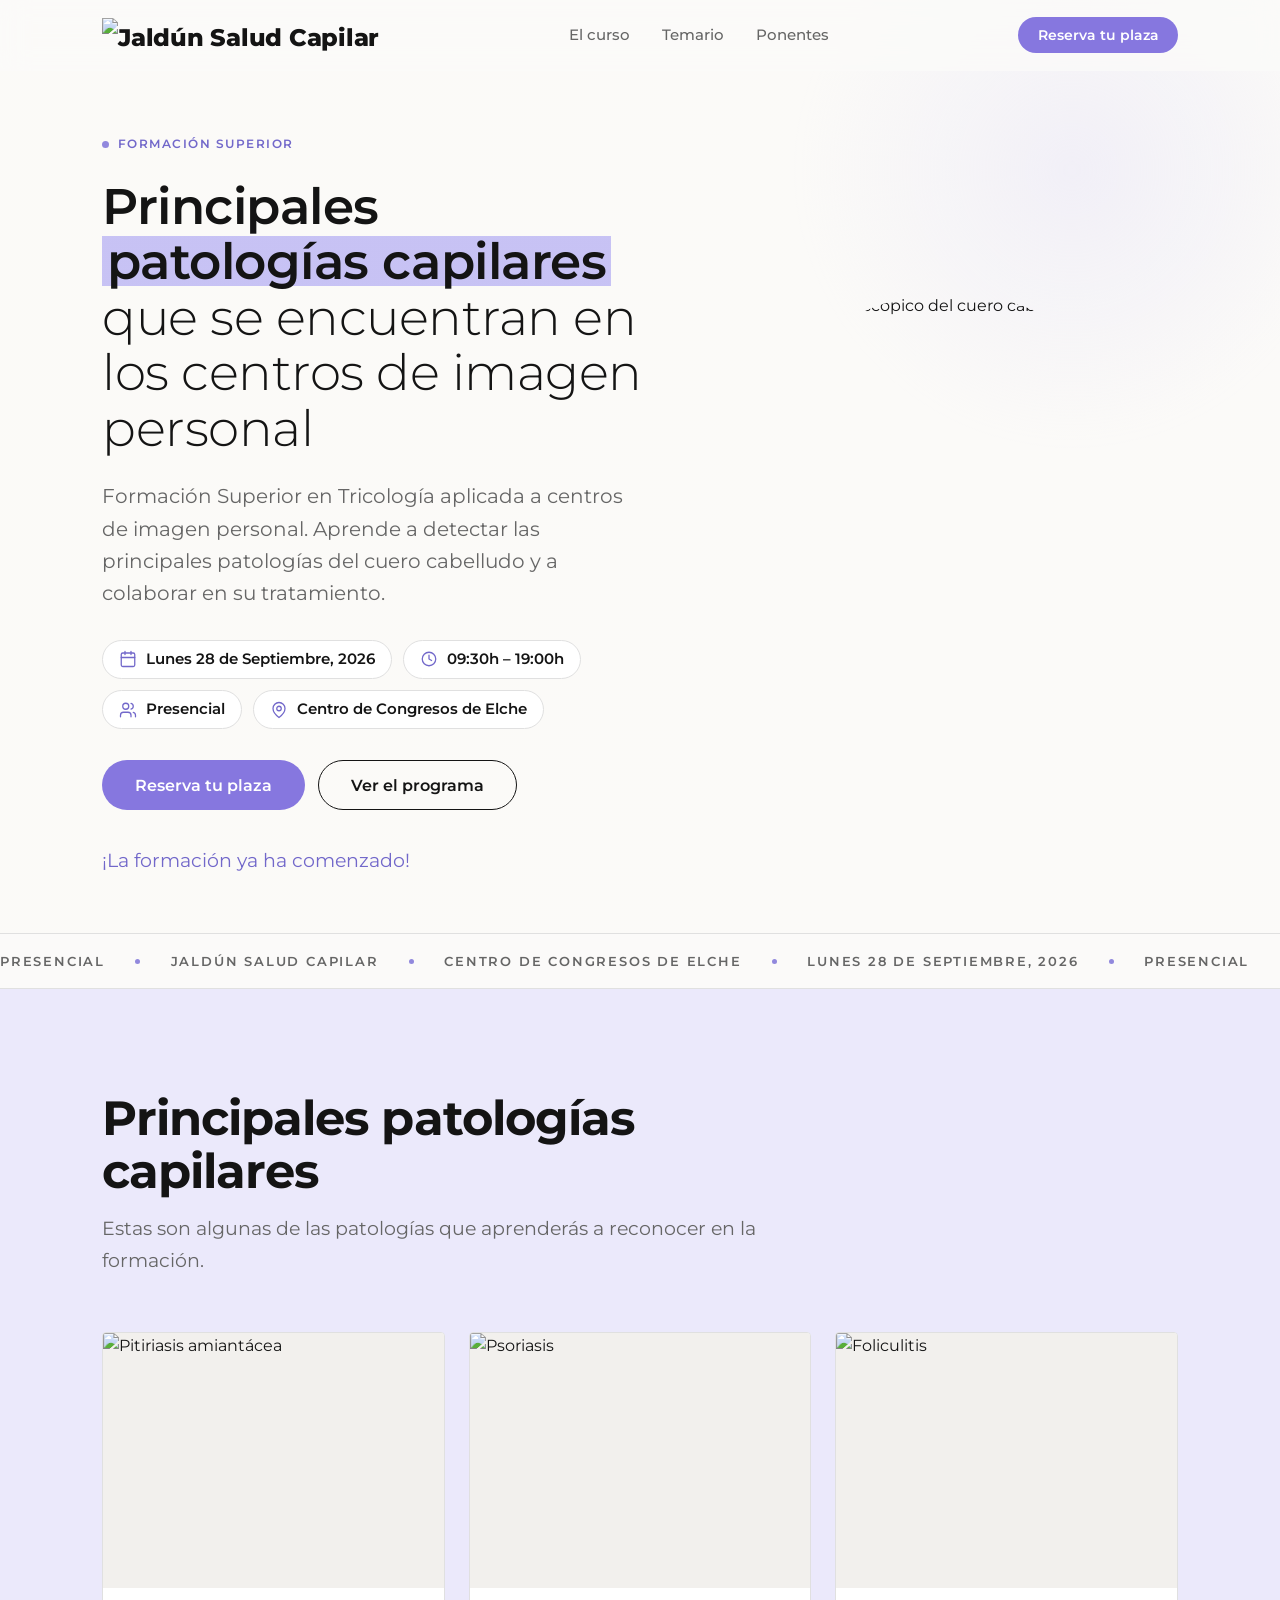
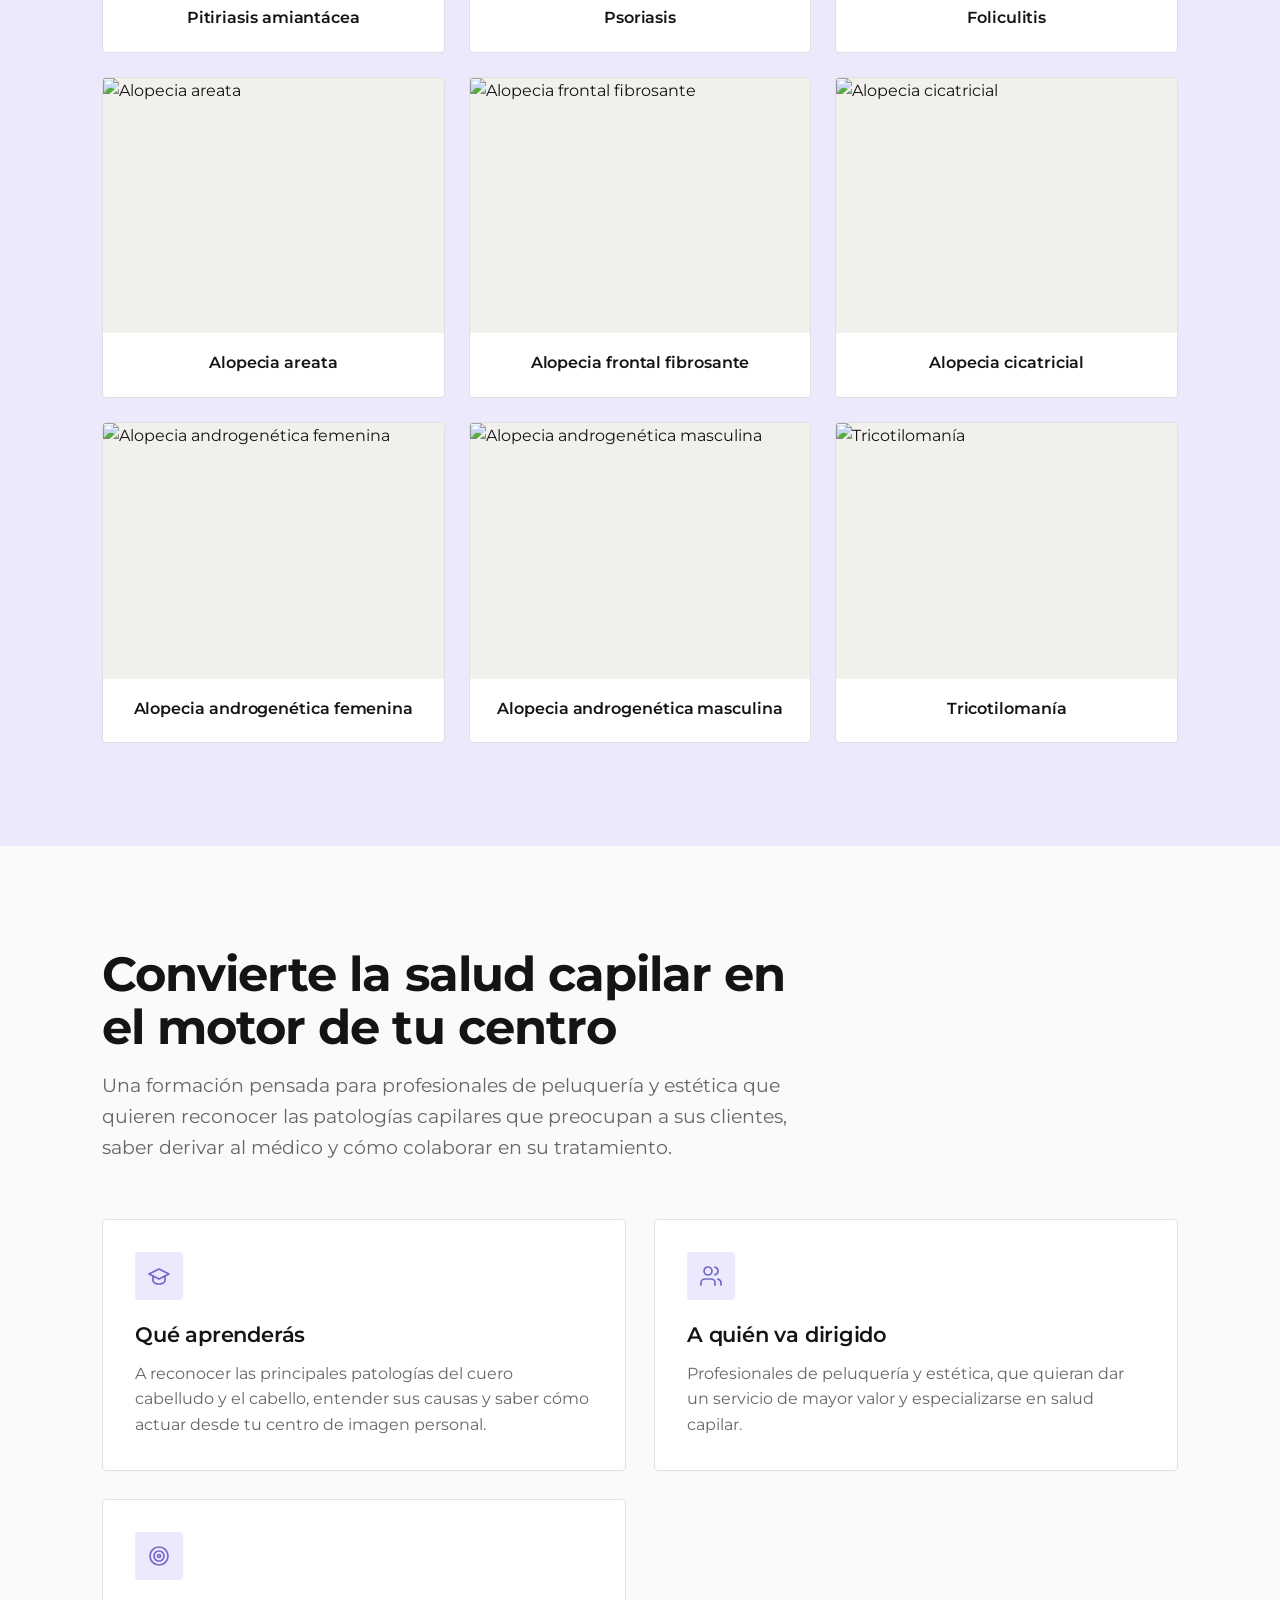
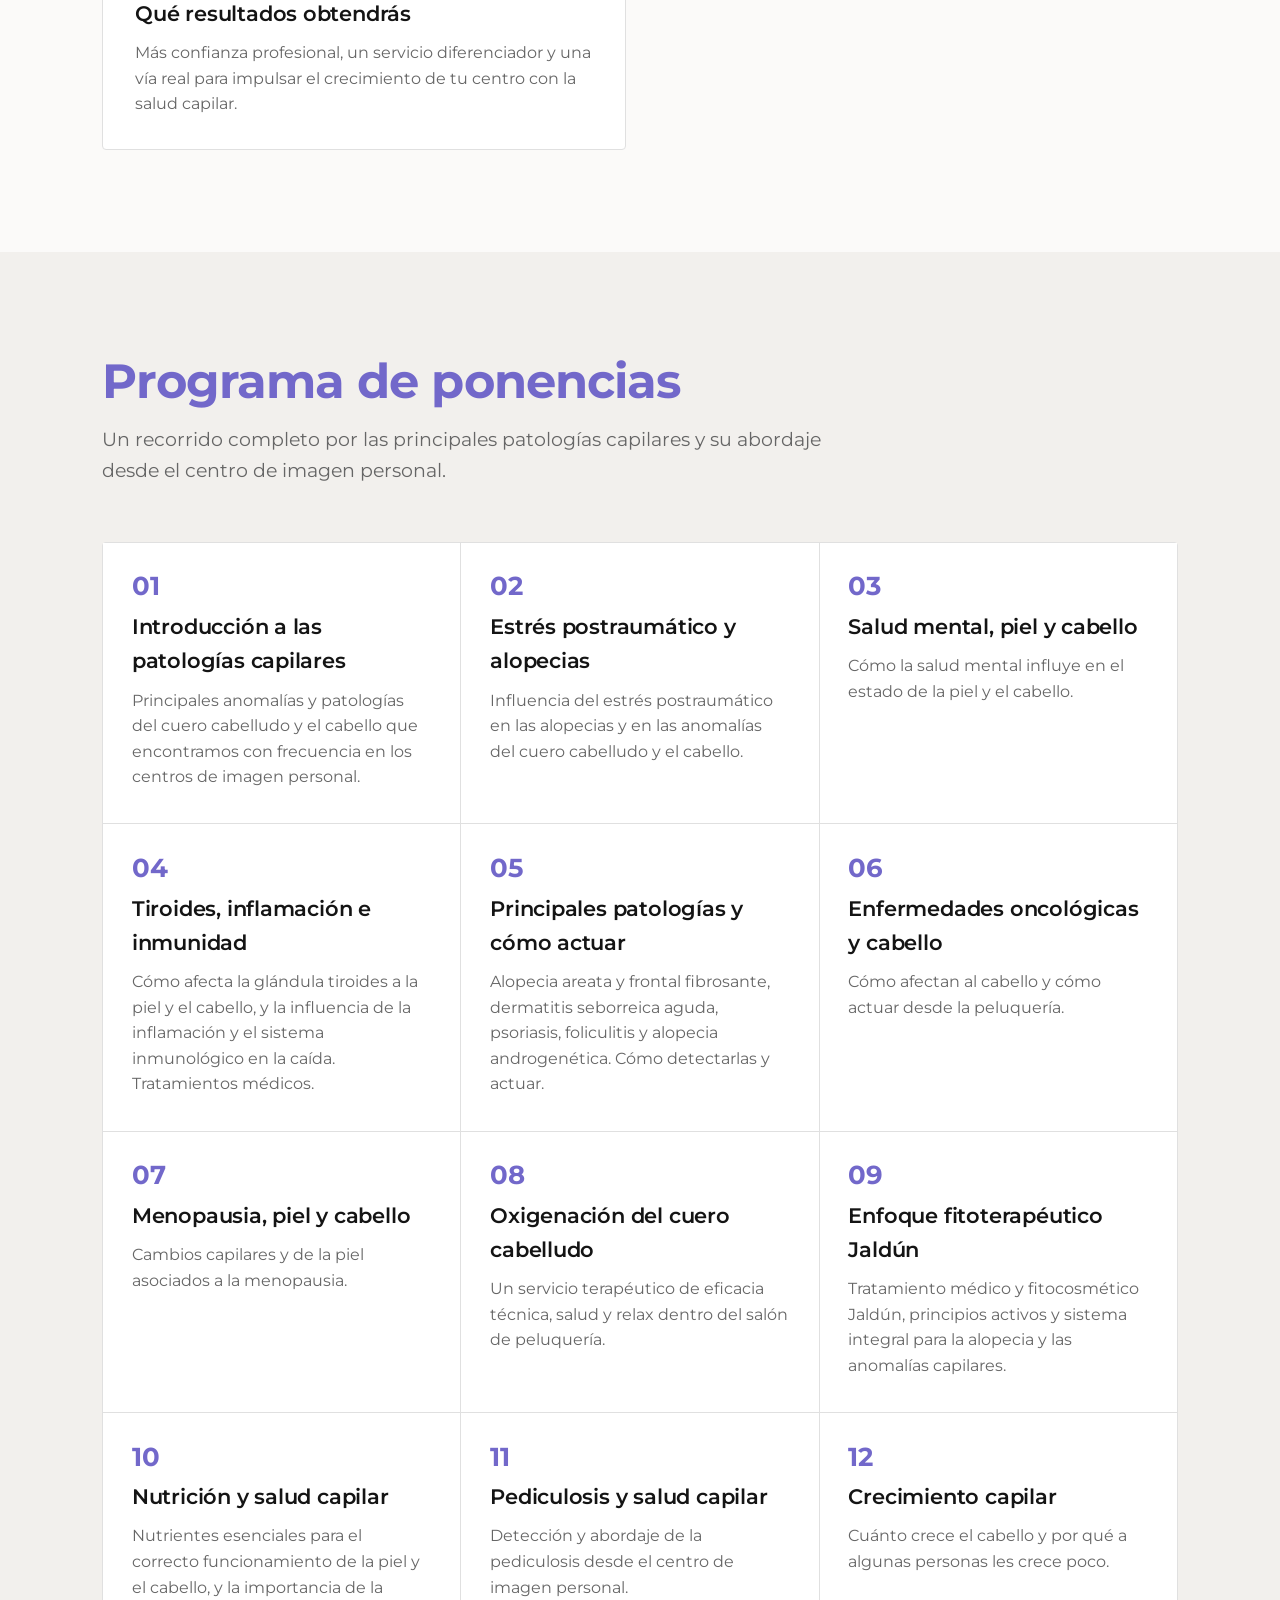
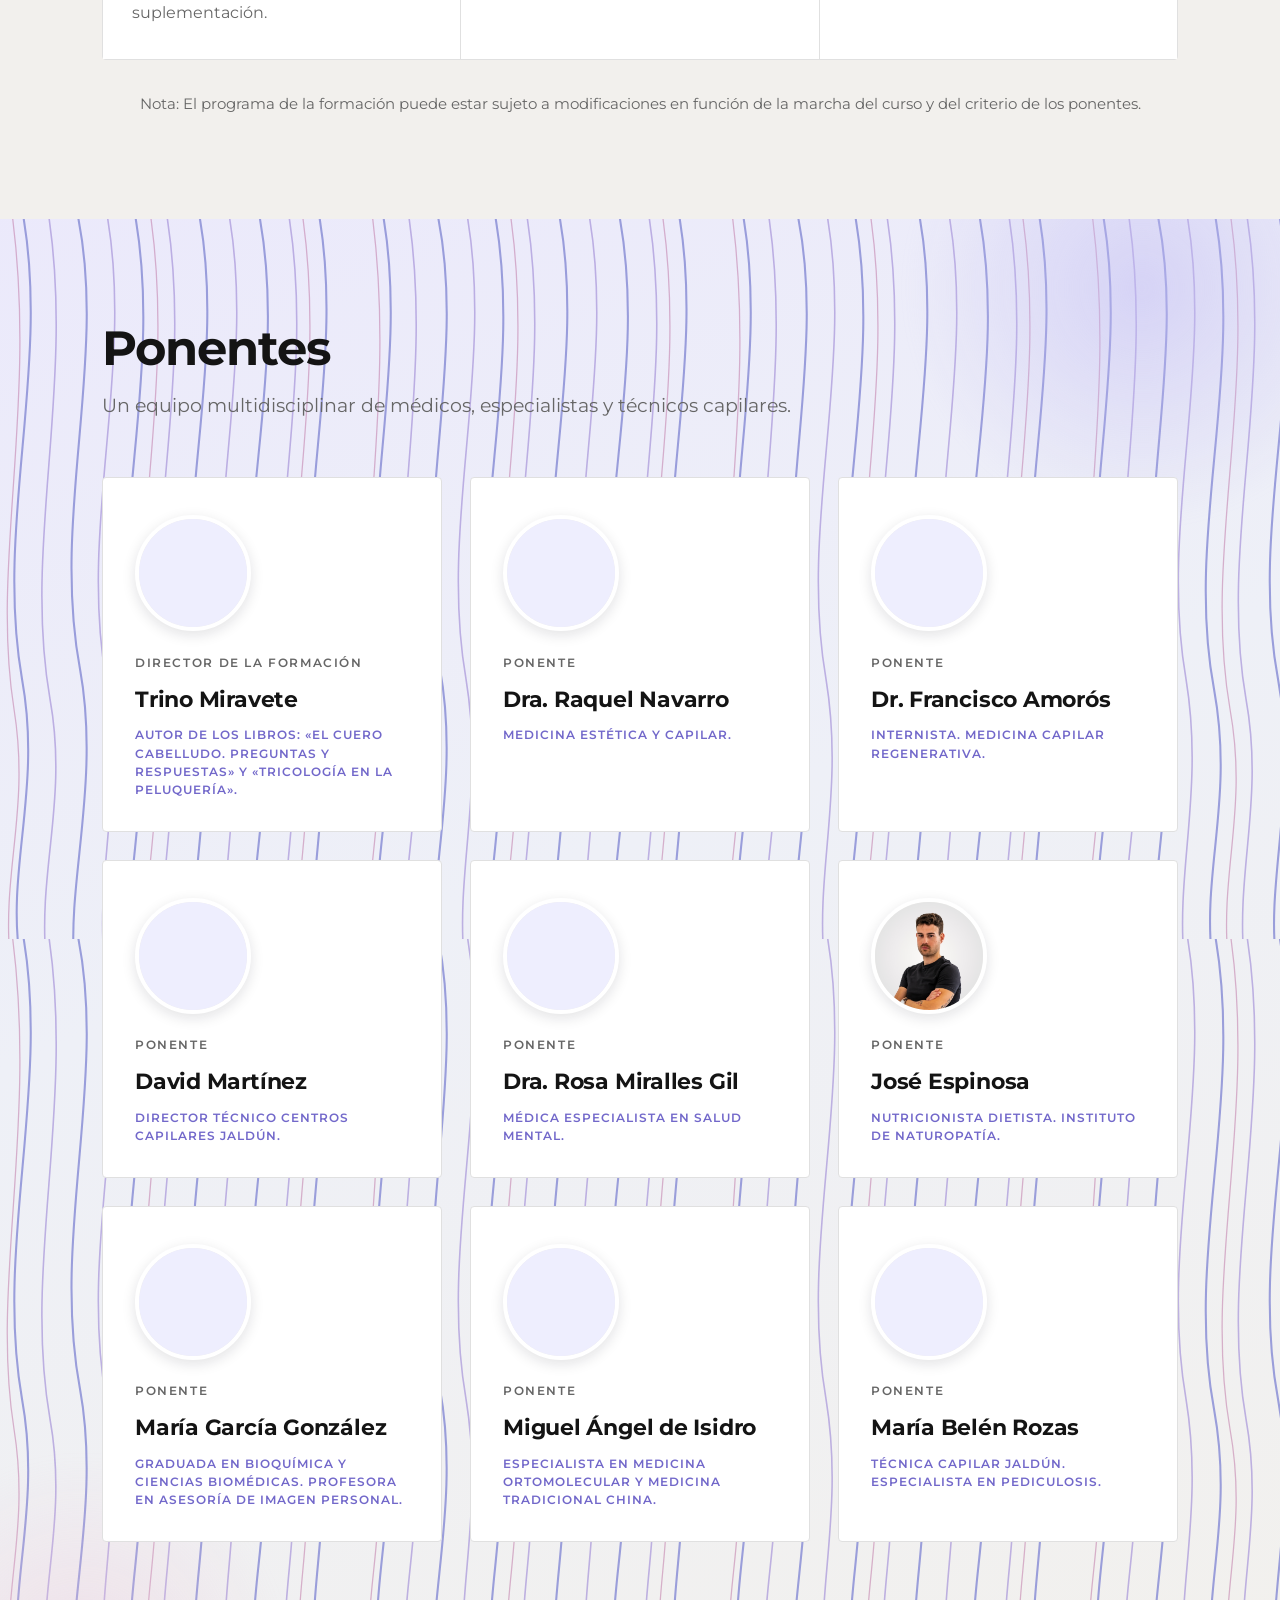
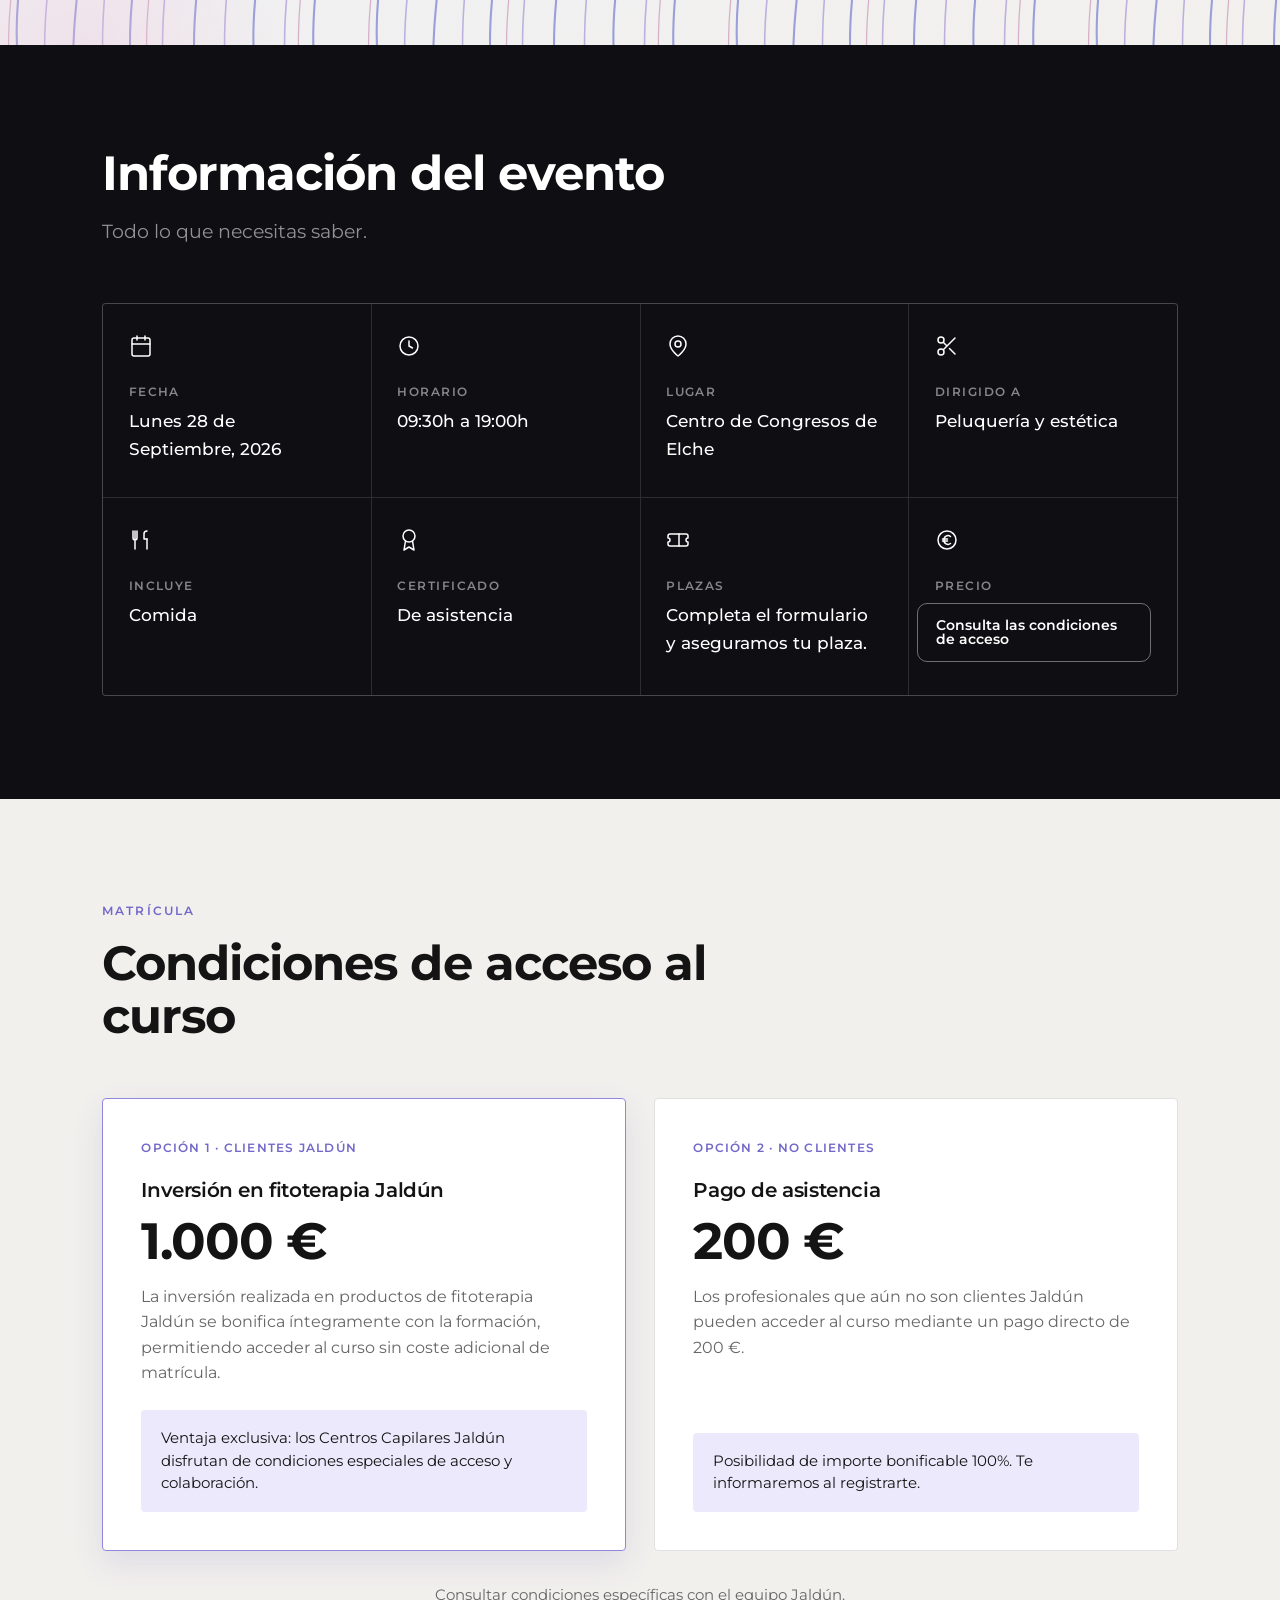
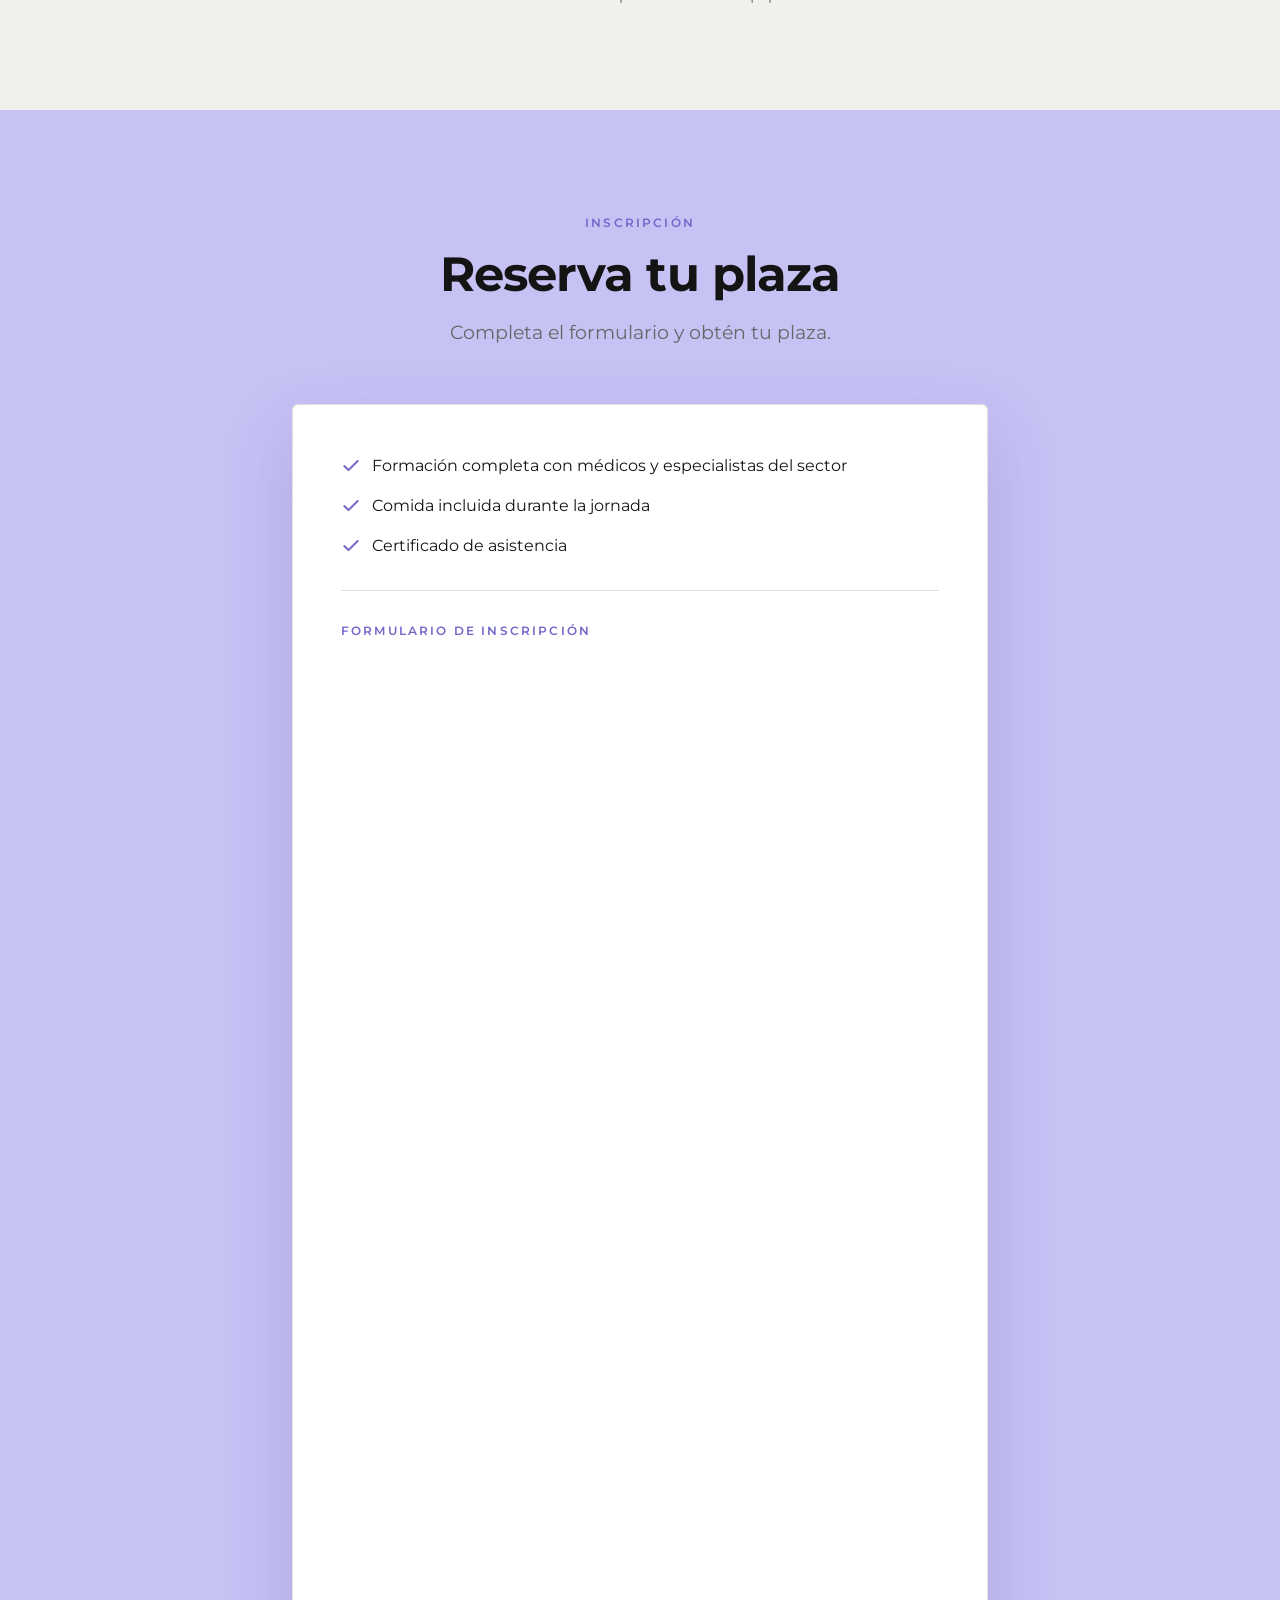
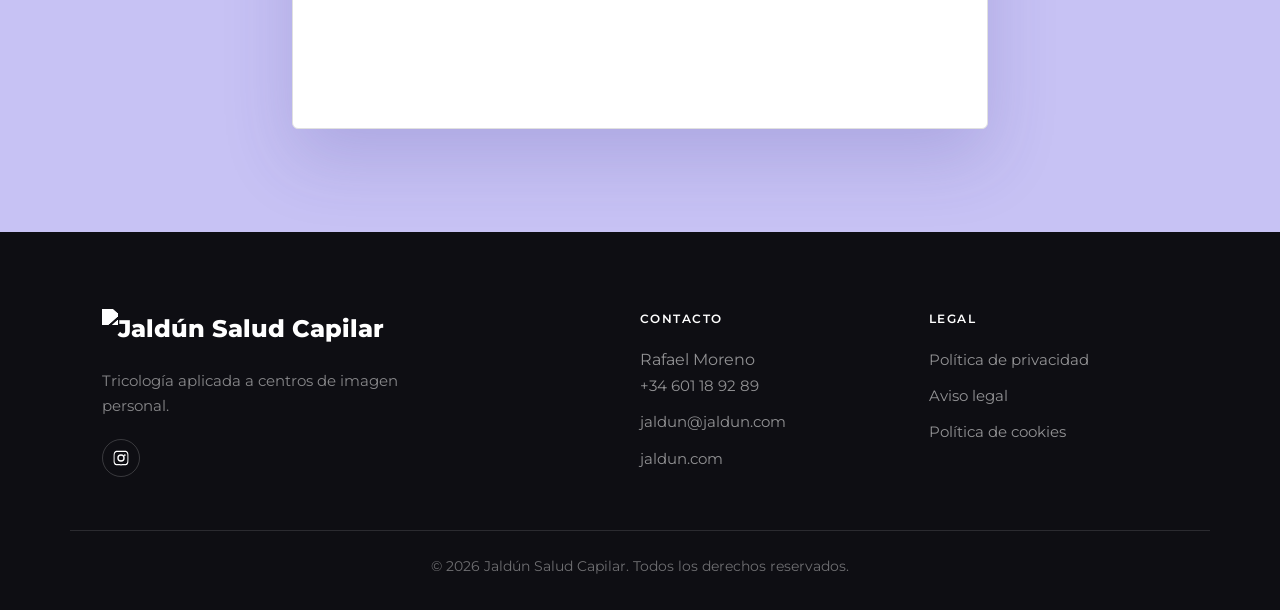
==== index.html @ 28c071a5 "Añade el Píxel de Meta y el evento Lead al enviar el formulario - Código oficial del pixel (fbq init" ====
<!DOCTYPE html>
<html lang="es">
<head>
  <meta charset="UTF-8" />
  <meta name="viewport" content="width=device-width, initial-scale=1.0" />

  <!-- Metadatos SEO (también se refrescan desde config.js, pero estos valores
       estáticos son los que leen WhatsApp/Facebook/Instagram al compartir). -->
  <title>Formación Superior en Tricología | Principales Patologías Capilares · Jaldún</title>
  <meta name="description" content="Formación presencial para profesionales de peluquería y estética: aprende a detectar las principales patologías capilares y a colaborar en su tratamiento. 28 de septiembre, Elche. Incluye comida y certificado." />

  <!-- Open Graph (al compartir en WhatsApp, Facebook, Instagram...) -->
  <meta property="og:type" content="website" />
  <meta property="og:title" content="Formación superior · Principales patologías capilares que se encuentran en los centros de imagen personal." />
  <meta property="og:description" content="Tricología aplicada a centros de imagen personal. 28 de septiembre de 2026, Elche. Incluye comida y certificado." />
  <meta property="og:image" content="assets/og-image.jpg" />
  <meta property="og:url" content="https://www.jaldun.com/formacion" />

  <!-- Twitter Cards -->
  <meta name="twitter:card" content="summary_large_image" />
  <meta name="twitter:title" content="Formación superior · Principales patologías capilares que se encuentran en los centros de imagen personal." />
  <meta name="twitter:description" content="Tricología aplicada a centros de imagen personal. 28 de septiembre de 2026, Elche." />
  <meta name="twitter:image" content="assets/og-image.jpg" />

  <!-- Favicon -->
  <link rel="icon" href="assets/favicon.svg" type="image/svg+xml" />

  <!-- Tipografía del programa: Montserrat -->
  <link rel="preconnect" href="https://fonts.googleapis.com" />
  <link rel="preconnect" href="https://fonts.gstatic.com" crossorigin />
  <link href="https://fonts.googleapis.com/css2?family=Montserrat:wght@400;500;600;700;800&display=swap" rel="stylesheet" />

  <!-- Estilos -->
  <link rel="stylesheet" href="css/styles.css" />

  <!-- Meta Pixel Code -->
  <script>
  !function(f,b,e,v,n,t,s)
  {if(f.fbq)return;n=f.fbq=function(){n.callMethod?
  n.callMethod.apply(n,arguments):n.queue.push(arguments)};
  if(!f._fbq)f._fbq=n;n.push=n;n.loaded=!0;n.version='2.0';
  n.queue=[];t=b.createElement(e);t.async=!0;
  t.src=v;s=b.getElementsByTagName(e)[0];
  s.parentNode.insertBefore(t,s)}(window, document,'script',
  'https://connect.facebook.net/en_US/fbevents.js');
  fbq('init', '324836267935139');
  fbq('track', 'PageView');
  </script>
  <noscript><img height="1" width="1" style="display:none"
  src="https://www.facebook.com/tr?id=324836267935139&ev=PageView&noscript=1"
  /></noscript>
  <!-- End Meta Pixel Code -->
</head>
<body>

  <!-- ===================== BARRA SUPERIOR ===================== -->
  <header class="navbar" id="navbar">
    <div class="container navbar__inner">
      <a href="#hero" class="navbar__logo" id="nav-logo">Jaldún</a>
      <nav class="navbar__links" id="nav-links">
        <a href="#sobre">El curso</a>
        <a href="#temario">Temario</a>
        <a href="#ponentes">Ponentes</a>
      </nav>
      <a href="#formulario" class="btn btn--primary btn--sm">Reserva tu plaza</a>
    </div>
  </header>

  <main>
    <!-- ===================== 1. HERO ===================== -->
    <section class="hero" id="hero">
      <video class="hero__bg" autoplay muted loop playsinline preload="auto" aria-hidden="true">
        <source src="assets/hero-bg.mp4" type="video/mp4" />
      </video>
      <div class="hero__bg-overlay" aria-hidden="true"></div>
      <div class="container hero__inner">
        <div class="hero__content reveal">
          <span class="hero__badge" id="hero-badge"></span>
          <h1 class="hero__title" id="hero-title"></h1>
          <p class="hero__subtitle" id="hero-subtitle"></p>
          <div class="hero__meta" id="hero-meta"></div>
          <div class="hero__actions">
            <a href="#formulario" class="btn btn--primary btn--lg" id="hero-cta"></a>
            <a href="#temario" class="btn btn--ghost btn--lg" id="hero-cta2"></a>
          </div>
          <div class="countdown" id="countdown" aria-label="Cuenta atrás para el evento"></div>
        </div>
        <div class="hero__media reveal">
          <div class="hero__image-wrap">
            <img id="hero-image" src="" alt="" loading="eager" />
          </div>
        </div>
      </div>
      <div class="hero__glow" aria-hidden="true"></div>
    </section>

    <!-- Franja de información (viñetas) -->
    <div class="ticker" id="ticker"></div>

    <!-- ===================== 1b. GALERÍA DE PATOLOGÍAS ===================== -->
    <section class="section section--alt" id="patologias">
      <div class="container">
        <div class="section__head reveal">
          <span class="eyebrow" id="patologias-eyebrow"></span>
          <h2 class="section__title" id="patologias-title"></h2>
          <p class="section__subtitle" id="patologias-subtitle"></p>
        </div>
        <div class="patho-grid" id="patologias-grid"></div>
      </div>
    </section>

    <!-- ===================== 2. SOBRE EL CURSO ===================== -->
    <section class="section" id="sobre">
      <div class="container">
        <div class="section__head reveal">
          <h2 class="section__title" id="sobre-title"></h2>
          <p class="section__subtitle" id="sobre-desc"></p>
        </div>
        <div class="grid grid--2" id="sobre-bloques"></div>
      </div>
    </section>

    <!-- ===================== 3. TEMARIO ===================== -->
    <section class="section section--alt" id="temario">
      <div class="container">
        <div class="section__head reveal">
          <span class="eyebrow" id="temario-eyebrow"></span>
          <h2 class="section__title" id="temario-title"></h2>
          <p class="section__subtitle" id="temario-subtitle"></p>
        </div>
        <div class="topics" id="temario-grid"></div>
        <p class="temario-nota" id="temario-nota"></p>
      </div>
    </section>

    <!-- ===================== 4. PONENTES ===================== -->
    <section class="section section--hairs" id="ponentes">
      <div class="container">
        <div class="section__head reveal">
          <h2 class="section__title" id="ponentes-title"></h2>
          <p class="section__subtitle" id="ponentes-subtitle"></p>
        </div>
        <div class="grid grid--speakers" id="ponentes-grid"></div>
      </div>
    </section>

    <!-- ===================== 5. INFO DEL EVENTO ===================== -->
    <section class="section section--dark" id="evento">
      <div class="container">
        <div class="section__head reveal">
          <h2 class="section__title" id="evento-title"></h2>
          <p class="section__subtitle" id="evento-subtitle"></p>
        </div>
        <div class="facts" id="evento-grid"></div>
      </div>
    </section>

    <!-- ===================== 6b. CONDICIONES DE ACCESO ===================== -->
    <section class="section section--alt" id="condiciones">
      <div class="container">
        <div class="section__head reveal">
          <span class="eyebrow" id="condiciones-eyebrow"></span>
          <h2 class="section__title" id="condiciones-title"></h2>
          <p class="section__subtitle" id="condiciones-subtitle"></p>
        </div>
        <div class="grid grid--2" id="condiciones-grid"></div>
        <p class="condiciones-nota" id="condiciones-nota"></p>
      </div>
    </section>

    <!-- ===================== 8. FORMULARIO ===================== -->
    <section class="section form-section" id="formulario">
      <div class="container container--narrow">
        <div class="section__head reveal">
          <span class="eyebrow" id="form-eyebrow"></span>
          <h2 class="section__title" id="form-title"></h2>
          <p class="section__subtitle" id="form-subtitle"></p>
        </div>
        <div class="form-card reveal">
          <span class="form-badge" id="form-badge"></span>
          <ul class="form-benefits" id="form-benefits"></ul>
          <div class="form-divider"></div>
          <span class="eyebrow form-embed-label" id="form-embed-label"></span>

          <!-- Formulario embebido (iframe). Se inyecta desde js/main.js
               usando los datos de config.js (sección "formulario"). -->
          <div id="form-embed"></div>
        </div>
      </div>
    </section>
  </main>

  <!-- ===================== 9. FOOTER ===================== -->
  <footer class="footer" id="footer">
    <div class="container footer__inner">
      <div class="footer__brand">
        <span class="footer__logo" id="footer-logo">Jaldún</span>
        <p id="footer-desc"></p>
        <div class="footer__social" id="footer-social"></div>
      </div>
      <div class="footer__col">
        <h4>Contacto</h4>
        <span id="footer-contacto"></span>
        <a id="footer-phone" href="#"></a>
        <a id="footer-email" href="#"></a>
        <a id="footer-web" href="#" target="_blank" rel="noopener"></a>
      </div>
      <div class="footer__col">
        <h4>Legal</h4>
        <div id="footer-links"></div>
      </div>
    </div>
    <div class="footer__bottom container">
      <span id="footer-copy"></span>
    </div>
  </footer>

  <!-- CTA flotante en móvil -->
  <a href="#formulario" class="floating-cta" id="floating-cta">Reserva tu plaza</a>

  <!-- Datos estructurados (Schema.org Event) — se rellenan desde JS -->
  <script type="application/ld+json" id="schema-event"></script>

  <!-- Scripts -->
  <script src="config.js"></script>
  <script src="js/main.js"></script>
</body>
</html>
---- css/styles.css ----
/* =========================================================================
   SISTEMA DE DISEÑO — LANDING JALDÚN
   Estética editorial inspirada en eventos.jaldun.com
   Titulares y texto: Montserrat (la del PDF del programa)
   Fondo cálido, tinta casi negra, acentos lavanda, esquinas rectas.
   El contenido se edita en config.js (no aquí).
   ========================================================================= */

/* ---------------------- 1. VARIABLES (tema) ---------------------- */
:root {
  /* Paleta extraída de eventos.jaldun.com */
  --paper:       hsl(40 20% 98%);   /* fondo cálido */
  --paper-2:     hsl(40 15% 94%);   /* gris cálido (secciones alternas) */
  --ink:         hsl(0 0% 8%);      /* texto casi negro */
  --muted:       hsl(0 0% 40%);     /* texto secundario */
  --card:        #ffffff;
  --hairline:    hsl(0 0% 88%);     /* líneas finas */
  --border:      hsl(0 0% 90%);

  --lavender:        hsl(246 70% 86%);
  --lavender-deep:   hsl(246 55% 70%);
  --lavender-deeper: hsl(246 48% 60%);
  --lavender-soft:   hsl(246 70% 95%);

  /* Tipografía del programa: Montserrat (titulares y texto) */
  --font-serif: "Montserrat", system-ui, -apple-system, "Segoe UI", Roboto, sans-serif;
  --font-sans:  "Montserrat", system-ui, -apple-system, "Segoe UI", Roboto, sans-serif;

  /* Radios (editorial: casi rectos) */
  --r:    4px;
  --r-lg: 6px;

  /* Layout */
  --maxw: 1140px;
  --gap: clamp(1rem, 2.5vw, 1.75rem);
}

/* ---------------------- 2. RESET ---------------------- */
*, *::before, *::after { box-sizing: border-box; margin: 0; padding: 0; }

html { scroll-behavior: smooth; scroll-padding-top: 90px; -webkit-text-size-adjust: 100%; }

body {
  font-family: var(--font-sans);
  color: var(--ink);
  background: var(--paper);
  line-height: 1.65;
  -webkit-font-smoothing: antialiased;
  text-rendering: optimizeLegibility;
  overflow-x: hidden;
}

img { max-width: 100%; display: block; }
a { color: inherit; text-decoration: none; }
ul { list-style: none; }
button { font-family: inherit; cursor: pointer; }

h1, h2, h3, .serif { font-family: var(--font-serif); font-weight: 700; letter-spacing: -0.02em; }

/* ---------------------- 3. LAYOUT ---------------------- */
.container { width: 100%; max-width: var(--maxw); margin: 0 auto; padding: 0 clamp(1.2rem, 4vw, 2rem); }
.container--narrow { max-width: 760px; }

.section { padding: clamp(4rem, 8vw, 6.5rem) 0; }
.section--alt { background: var(--paper-2); }

.section__head { max-width: 720px; margin: 0 0 clamp(2.5rem, 5vw, 3.5rem); }
.section__title {
  font-family: var(--font-serif); font-weight: 700;
  font-size: clamp(1.9rem, 4.5vw, 3rem); line-height: 1.1; letter-spacing: -0.02em;
}
#temario-title { color: var(--lavender-deeper); }
.section__subtitle {
  margin-top: 1rem; font-size: clamp(1.02rem, 2vw, 1.18rem);
  color: var(--muted); max-width: 60ch;
}

.grid { display: grid; gap: var(--gap); }
.grid--2 { grid-template-columns: repeat(2, 1fr); }
.grid--3 { grid-template-columns: repeat(3, 1fr); }
.grid--4 { grid-template-columns: repeat(4, 1fr); }
.grid--speakers { grid-template-columns: repeat(3, 1fr); }

/* Resalte lavanda (subrayado tipo rotulador) */
.hl {
  background: linear-gradient(transparent 8%, var(--lavender) 8% 92%, transparent 92%);
  color: inherit; padding: 0 .1em; border-radius: 2px;
  -webkit-box-decoration-break: clone; box-decoration-break: clone;
}

/* ---------------------- 4. BOTONES ---------------------- */
.btn {
  display: inline-flex; align-items: center; justify-content: center; gap: .5rem;
  font-family: var(--font-sans); font-weight: 600; font-size: .95rem; line-height: 1;
  padding: .85rem 1.6rem; border-radius: 999px; border: 1px solid transparent;
  transition: transform .18s ease, background .2s ease, box-shadow .2s ease, color .2s ease;
  white-space: nowrap;
}
.btn--primary { background: hsl(249 62% 67%); color: #fff; }
.btn--primary:hover { background: hsl(249 55% 59%); color: #fff; transform: translateY(-1px); }
.btn--primary:active { transform: translateY(0); }
.btn--ghost { background: transparent; border-color: var(--ink); color: var(--ink); }
.btn--ghost:hover { background: var(--ink); color: var(--paper); }
.btn--sm { padding: .6rem 1.15rem; font-size: .88rem; }
.btn--lg { padding: 1rem 2rem; font-size: 1.02rem; }
.btn--block { width: 100%; }

/* ---------------------- 5. NAVBAR ---------------------- */
.navbar {
  position: fixed; top: 0; left: 0; right: 0; z-index: 100;
  background: hsl(40 20% 98% / .82); backdrop-filter: saturate(180%) blur(14px);
  border-bottom: 1px solid transparent; transition: border-color .3s ease;
}
.navbar.scrolled { border-bottom-color: var(--hairline); }
.navbar__inner { display: flex; align-items: center; justify-content: space-between; height: 70px; gap: 1rem; }
.navbar__logo { font-family: var(--font-serif); font-weight: 800; font-size: 1.5rem; letter-spacing: -.01em; display: inline-flex; align-items: center; }
.navbar__logo img { height: 34px; width: auto; display: block; }
.navbar__links { display: flex; gap: 2rem; }
.navbar__links a { color: var(--muted); font-weight: 500; font-size: .92rem; transition: color .2s; }
.navbar__links a:hover { color: var(--ink); }

/* ---------------------- 6. HERO ---------------------- */
.hero { position: relative; padding: 130px 0 clamp(2rem, 5vw, 3.5rem); overflow: hidden; isolation: isolate; }
.hero__bg { position: absolute; inset: 0; width: 100%; height: 100%; object-fit: cover; z-index: 0; }
.hero__bg-overlay {
  position: absolute; inset: 0; z-index: 1;
  background: linear-gradient(95deg, rgba(251,250,247,.82) 0%, rgba(251,250,247,.60) 50%, rgba(251,250,247,.38) 100%);
}
.hero__inner { position: relative; z-index: 2; display: grid; grid-template-columns: 1.1fr .9fr; align-items: center; gap: clamp(2rem, 5vw, 4.5rem); }
.hero__badge {
  display: inline-flex; align-items: center; gap: .55rem;
  font-size: .78rem; font-weight: 600; letter-spacing: .12em; text-transform: uppercase;
  color: var(--lavender-deeper); margin-bottom: 1.5rem;
}
.hero__badge::before { content: ""; width: 7px; height: 7px; border-radius: 50%; background: var(--lavender-deep); }
.hero__title {
  font-family: var(--font-serif); font-weight: 600;
  font-size: clamp(1.9rem, 4.6vw, 3.1rem); line-height: 1.12; letter-spacing: -0.01em;
}
.hero__title-light { font-weight: 300; }
.hero__subtitle { margin-top: 1.5rem; font-size: clamp(1.05rem, 2.2vw, 1.22rem); color: var(--muted); max-width: 540px; }
.hero__meta { display: flex; flex-wrap: wrap; gap: .7rem; margin: 1.9rem 0; max-width: 560px; }
.hero__meta-item {
  display: inline-flex; align-items: center; gap: .55rem;
  padding: .6rem 1rem; border: 1px solid var(--hairline); border-radius: 999px;
  background: var(--card);
}
.hero__meta-icon { display: inline-flex; color: var(--lavender-deeper); }
.hero__meta-icon svg { width: 18px; height: 18px; }
.hero__meta-value { font-size: .92rem; font-weight: 600; color: var(--ink); line-height: 1; white-space: nowrap; }
.hero__actions { display: flex; flex-wrap: wrap; align-items: center; gap: .8rem; margin-top: .5rem; }

@media (max-width: 600px) {
  .hero__meta { gap: .6rem; }
  .hero__meta-item { flex: 1 1 auto; }
}

.hero__media { position: relative; display: flex; justify-content: center; }
.hero__image-wrap {
  position: relative; width: 100%; max-width: 420px; aspect-ratio: 1 / 1;
  border-radius: 50%; overflow: hidden; background: transparent;
}
.hero__image-wrap img { width: 100%; height: 100%; object-fit: cover; }
/* Respaldo para navegadores sin soporte de aspect-ratio (ej. iOS Safari antiguo):
   sin esto el contenedor colapsa a altura 0 y la imagen no se ve. */
@supports not (aspect-ratio: 1 / 1) {
  .hero__image-wrap { height: 0; padding-bottom: 100%; }
  .hero__image-wrap img { position: absolute; inset: 0; }
}
.hero__glow {
  position: absolute; top: -15%; right: -8%; width: 50vw; height: 50vw; max-width: 620px; max-height: 620px;
  background: radial-gradient(circle, hsl(246 70% 86% / .35), transparent 62%);
  z-index: -1; filter: blur(10px);
}

/* Cuenta atrás */
.countdown { display: flex; gap: clamp(.8rem, 2vw, 1.6rem); margin-top: 2.2rem; flex-wrap: wrap; }
.cd { display: flex; flex-direction: column; align-items: flex-start; min-width: 56px; }
.cd__num {
  font-family: var(--font-serif); font-weight: 700; font-variant-numeric: tabular-nums;
  font-size: clamp(1.8rem, 4vw, 2.6rem); line-height: 1; color: var(--ink);
}
.cd__lbl { font-size: .72rem; text-transform: uppercase; letter-spacing: .14em; color: var(--muted); margin-top: .45rem; }
.cd--done { font-family: var(--font-serif); font-size: 1.2rem; color: var(--lavender-deeper); }

/* ---------------------- 7. FRANJA (ticker) ---------------------- */
.ticker { border-top: 1px solid var(--hairline); border-bottom: 1px solid var(--hairline); background: var(--paper); overflow: hidden; }
.ticker__track {
  display: flex; align-items: center; width: max-content;
  animation: ticker-scroll 80s linear infinite;
}
.ticker:hover .ticker__track { animation-play-state: paused; }
@keyframes ticker-scroll {
  from { transform: translateX(0); }
  to   { transform: translateX(-50%); }
}
.ticker__item {
  display: inline-flex; align-items: center; white-space: nowrap; padding: 1.05rem 0;
  font-size: .8rem; font-weight: 600; letter-spacing: .14em; text-transform: uppercase; color: var(--muted);
}
.ticker__item::after {
  content: ""; width: 5px; height: 5px; border-radius: 50%; background: var(--lavender-deep);
  margin: 0 1.9rem; flex: 0 0 auto;
}

/* ---------------------- 8. TARJETAS ---------------------- */
.card {
  background: var(--card); border: 1px solid var(--hairline); border-radius: var(--r);
  padding: clamp(1.4rem, 3vw, 2rem);
  transition: transform .22s ease, box-shadow .22s ease, border-color .22s ease;
}
.grid .card:hover { transform: translateY(-6px); border-color: var(--lavender-deep); background: var(--lavender-soft); box-shadow: 0 18px 38px hsl(246 42% 45% / .16); }
.card__icon {
  font-size: 1.5rem; line-height: 1; margin-bottom: 1.1rem; color: var(--lavender-deeper);
  width: 48px; height: 48px; display: inline-flex; align-items: center; justify-content: center;
  background: var(--lavender-soft); border-radius: var(--r);
}
.card__icon svg { width: 24px; height: 24px; }
.card__title { font-family: var(--font-serif); font-weight: 600; font-size: 1.3rem; margin-bottom: .55rem; letter-spacing: -.01em; }
.card__text { color: var(--muted); font-size: .97rem; }

/* Galería de patologías (foto + título) */
#patologias.section--alt { background: var(--lavender-soft); }
.patho-grid { display: grid; grid-template-columns: repeat(3, 1fr); gap: 1.5rem; }
.patho-card {
  background: var(--card); border: 1px solid var(--hairline); border-radius: var(--r);
  overflow: hidden; transition: transform .22s ease, box-shadow .22s ease, border-color .22s ease;
}
.patho-card:hover { transform: translateY(-6px); border-color: var(--lavender-deep); box-shadow: 0 18px 38px hsl(246 42% 45% / .16); }
.patho-card__img { width: 100%; aspect-ratio: 4 / 3; object-fit: cover; display: block; background: var(--paper-2); }
.patho-card__title {
  padding: 1rem 1.2rem 1.3rem; text-align: center;
  font-family: var(--font-serif); font-weight: 600; font-size: 1.02rem; letter-spacing: -.005em;
}
@media (max-width: 860px) { .patho-grid { grid-template-columns: repeat(2, 1fr); } }
@media (max-width: 540px) { .patho-grid { grid-template-columns: 1fr; } }

/* Etiqueta (eyebrow) sobre los títulos de sección */
.eyebrow {
  display: block; font-size: .75rem; font-weight: 600; letter-spacing: .18em;
  text-transform: uppercase; color: var(--lavender-deeper); margin-bottom: 1rem;
}

/* Temario — rejilla integrada con divisores finos y sombreado al pasar el ratón */
.topics {
  display: grid; grid-template-columns: repeat(3, 1fr);
  gap: 1px; background: var(--hairline);
  border: 1px solid var(--hairline); border-radius: var(--r);
}
.topics .topic {
  background: var(--card); padding: 1.9rem 1.8rem 2.1rem; position: relative;
  transition: background .25s ease, transform .25s ease, box-shadow .25s ease;
}
.topics .topic:hover {
  background: var(--lavender-soft); transform: translateY(-6px);
  box-shadow: 0 18px 38px hsl(246 42% 45% / .18); z-index: 2; border-radius: var(--r);
}
@media (max-width: 860px) { .topics { grid-template-columns: repeat(2, 1fr); } }
@media (max-width: 540px) { .topics { grid-template-columns: 1fr; } }

.topic__num {
  font-family: var(--font-serif); font-size: 1.6rem; font-weight: 700; color: var(--lavender-deeper);
  display: block; margin-bottom: .7rem; line-height: 1;
}

/* Evento (datos) */
.fact { text-align: left; }
.fact__icon {
  font-size: 1.3rem; margin-bottom: .8rem; width: 44px; height: 44px; color: var(--lavender-deeper);
  display: inline-flex; align-items: center; justify-content: center;
  background: var(--lavender-soft); border-radius: var(--r);
}
.fact__icon svg { width: 22px; height: 22px; }
.fact__label { font-size: .76rem; text-transform: uppercase; letter-spacing: .1em; color: var(--muted); font-weight: 600; }
.fact__value { font-size: 1.05rem; font-weight: 600; margin-top: .2rem; font-family: var(--font-serif); }

/* --- Sección oscura integrada (estilo eventos.jaldun.com · detalles del evento) --- */
.section--dark { background: #0e0e13; color: #fff; }
.section--dark .section__title { color: #fff; }
.section--dark .section__subtitle { color: rgba(255,255,255,.55); }

.facts {
  display: grid; grid-template-columns: repeat(4, 1fr);
  gap: 1px; background: rgba(255,255,255,.13);
  border: 1px solid rgba(255,255,255,.13); border-radius: var(--r); overflow: hidden;
}
.facts .fact { background: #0e0e13; padding: 1.9rem 1.6rem 2.1rem; text-align: left; }
.facts .fact__icon {
  width: auto; height: auto; background: none; border-radius: 0;
  color: #fff; margin-bottom: 1.5rem; font-size: 1.3rem;
}
.facts .fact__icon svg { width: 24px; height: 24px; stroke-width: 1.5; }
.facts .fact__label { color: rgba(255,255,255,.5); letter-spacing: .12em; }
.facts .fact__value { color: #fff; font-weight: 500; margin-top: .35rem; }
.btn--ghost-light { background: transparent; border-color: rgba(255,255,255,.4); color: #fff; margin-top: .4rem; }
.btn--ghost-light:hover { background: #fff; color: #0e0e13; border-color: #fff; }
.fact__cta { display: flex; width: calc(100% + 1.1rem); white-space: normal; text-align: left; justify-content: flex-start; border-radius: 10px; padding: .9rem 1.1rem; margin-left: -1.1rem; }

@media (max-width: 860px) { .facts { grid-template-columns: repeat(2, 1fr); } }
@media (max-width: 460px) { .facts { grid-template-columns: 1fr; } }

/* ---------------------- 9. PONENTES ---------------------- */
/* Fondo con hebras de cabello + degradado y luces suaves, para contrastar con las tarjetas */
.section--hairs {
  position: relative; overflow: hidden;
  background-color: #eef0f7;
  background-image: url(../assets/hairs.svg), linear-gradient(160deg, var(--lavender-soft) 0%, #eef0f7 45%, var(--paper-2) 100%);
  background-repeat: repeat, no-repeat;
  background-size: 360px 720px, 100% 100%;
}
.section--hairs::before, .section--hairs::after {
  content: ""; position: absolute; z-index: 0; pointer-events: none; border-radius: 50%; filter: blur(6px);
}
.section--hairs::before {
  top: -12%; right: -8%; width: 42vw; height: 42vw; max-width: 480px; max-height: 480px;
  background: radial-gradient(circle, hsl(246 70% 84% / .5), transparent 70%);
}
.section--hairs::after {
  bottom: -16%; left: -10%; width: 38vw; height: 38vw; max-width: 420px; max-height: 420px;
  background: radial-gradient(circle, hsl(328 55% 85% / .35), transparent 70%);
}
.section--hairs > .container { position: relative; z-index: 1; }

.speaker {
  text-align: left; background: #fff;
  border: 1px solid var(--hairline); border-radius: var(--r);
  padding: 2.3rem 2rem 2rem;
  transition: background .25s ease, border-color .25s ease, box-shadow .25s ease, transform .25s ease;
}
.grid--speakers .speaker:hover {
  background: var(--lavender-soft); border-color: var(--lavender-deep);
  box-shadow: 0 18px 38px hsl(246 45% 45% / .16); transform: translateY(-6px);
}
.speaker__photo {
  width: 116px; height: 116px; border-radius: 50%; object-fit: cover; object-position: center 22%;
  margin: 0 0 1.4rem; border: 4px solid #fff; box-shadow: 0 4px 14px rgba(16,18,30,.12);
  background: var(--paper-2);
}
.speaker__eyebrow {
  font-size: .72rem; font-weight: 600; letter-spacing: .14em; text-transform: uppercase;
  color: var(--muted); margin-bottom: .5rem;
}
.speaker__name { font-family: var(--font-serif); font-weight: 700; font-size: 1.4rem; letter-spacing: -.01em; }
.speaker__bio {
  color: var(--lavender-deeper); font-weight: 600; font-size: .78rem;
  letter-spacing: .08em; text-transform: uppercase; margin-top: .55rem; line-height: 1.45;
}
.speaker__social { display: flex; gap: .6rem; }
.speaker__social a {
  width: 34px; height: 34px; border-radius: 50%; border: 1px solid var(--hairline);
  display: inline-flex; align-items: center; justify-content: center; color: var(--ink);
  transition: all .2s;
}
.speaker__social a:hover { background: var(--lavender-deep); color: #fff; border-color: var(--lavender-deep); }
.speaker__social svg { width: 16px; height: 16px; }

/* ---------------------- 10. ACORDEÓN (FAQ) ---------------------- */
/* --- Condiciones de acceso (precios) --- */
.price-card {
  background: var(--card); border: 1px solid var(--hairline); border-radius: var(--r);
  padding: clamp(1.8rem, 3vw, 2.5rem); display: flex; flex-direction: column;
  transition: transform .25s ease, box-shadow .25s ease, border-color .25s ease;
}
.price-card:hover { transform: translateY(-5px); box-shadow: 0 18px 38px hsl(246 42% 45% / .14); }
.price-card--featured { border-color: var(--lavender-deep); box-shadow: 0 12px 32px hsl(246 45% 45% / .12); }
.price-card__opt { font-size: .76rem; font-weight: 600; letter-spacing: .1em; text-transform: uppercase; color: var(--lavender-deeper); margin-bottom: 1rem; }
.price-card__title { font-family: var(--font-serif); font-weight: 600; font-size: 1.25rem; color: var(--ink); }
.price-card__amount { font-family: var(--font-serif); font-weight: 700; font-size: clamp(2.4rem, 5vw, 3.2rem); color: var(--ink); margin: .5rem 0 1.1rem; letter-spacing: -.02em; line-height: 1; }
.price-card__desc { color: var(--muted); font-size: .97rem; }
.price-card__desc { margin-bottom: 1.5rem; }
.price-card__highlight {
  margin-top: auto; background: var(--lavender-soft); border-radius: var(--r);
  padding: 1.05rem 1.2rem; color: var(--ink); font-size: .92rem; line-height: 1.55;
}
.condiciones-nota { text-align: center; color: var(--muted); font-size: .92rem; margin-top: 2rem; }
.temario-nota { text-align: center; color: var(--muted); font-size: .92rem; margin-top: 2rem; }

.accordion { display: flex; flex-direction: column; border-top: 1px solid var(--hairline); }
.acc-item { border-bottom: 1px solid var(--hairline); }
.acc-head {
  width: 100%; text-align: left; background: none; border: none;
  display: flex; align-items: center; justify-content: space-between; gap: 1rem;
  padding: 1.4rem .2rem; font-family: var(--font-serif); font-size: 1.18rem; font-weight: 600; color: var(--ink);
}
.acc-icon { flex: 0 0 auto; width: 22px; height: 22px; position: relative; }
.acc-icon::before, .acc-icon::after { content: ""; position: absolute; background: var(--lavender-deeper); border-radius: 2px; }
.acc-icon::before { top: 50%; left: 2px; right: 2px; height: 2px; transform: translateY(-50%); }
.acc-icon::after  { left: 50%; top: 2px; bottom: 2px; width: 2px; transform: translateX(-50%); transition: opacity .3s; }
.acc-item.open .acc-icon::after { opacity: 0; }
.acc-body { max-height: 0; overflow: hidden; transition: max-height .35s ease; }
.acc-body p { padding: 0 .2rem 1.4rem; color: var(--muted); max-width: 65ch; }

/* ---------------------- 11. FORMULARIO ---------------------- */
.form-section { background: var(--lavender); }
.form-section .section__head { text-align: center; margin-left: auto; margin-right: auto; }
.form-card {
  background: var(--card); border: 1px solid var(--hairline); border-radius: var(--r-lg);
  padding: clamp(1.8rem, 4vw, 3rem);
  box-shadow: 0 30px 70px hsl(246 50% 38% / .18);
}
.form-badge {
  display: inline-block; background: var(--lavender); color: var(--ink);
  font-size: .72rem; font-weight: 600; letter-spacing: .14em; text-transform: uppercase;
  padding: .45rem 1rem; border-radius: 999px; margin-bottom: 1.5rem;
}
.form-benefits { list-style: none; margin: 0; display: flex; flex-direction: column; gap: .85rem; }
.form-benefits li { display: flex; align-items: flex-start; gap: .7rem; color: var(--ink); font-size: 1rem; }
.form-benefits li svg { width: 20px; height: 20px; color: var(--lavender-deeper); flex: 0 0 auto; margin-top: .15rem; }
.form-divider { height: 1px; background: var(--hairline); margin: 1.9rem 0; }
.form-embed-label { display: block; margin-bottom: 1.2rem; }
/* Contenedor del formulario embebido (iframe GoHighLevel).
   El script de GHL intenta poner el iframe en position:absolute con un ancho en
   píxeles (lo que lo hacía "sangrar" fuera de la tarjeta). Forzándolo a
   position:static queda SIEMPRE en el flujo normal: ni se sale, ni colapsa la
   caja, ni se recorta por abajo. max-width:100% lo limita al ancho de la tarjeta
   y margin:0 auto lo centra. */
#form-embed { width: 100%; max-width: 100%; border-radius: var(--r); text-align: center; }
#form-embed iframe {
  position: static !important;
  width: 100% !important; max-width: 100% !important; min-width: 0 !important;
  /* El script de GHL a veces fija el iframe a 500/800px y mete el formulario
     (≈998px desktop / ≈1074px móvil) dentro con scroll interno (malo para CRO).
     Forzamos con !important una altura que SIEMPRE supere la del formulario:
     así no hay scroll interno. El sobrante es el iframe transparente mostrando
     la tarjeta blanca (parece padding). El script no usa !important, así que ganamos. */
  height: 1020px !important; min-height: 1020px !important; max-height: none !important;
  border: 0; display: block; margin: 0 auto;
}
@media (max-width: 560px) {
  #form-embed iframe { height: 1100px !important; min-height: 1100px !important; }
}

/* ---------------------- 12. FOOTER (claro, editorial) ---------------------- */
.footer { background: #0e0e13; color: rgba(255,255,255,.55); padding: clamp(3.5rem, 6vw, 5rem) 0 2rem; }
.footer__inner { display: grid; grid-template-columns: 2fr 1fr 1fr; gap: 2.5rem; }
.footer__logo { font-family: var(--font-serif); font-size: 1.5rem; font-weight: 800; color: #fff; display: block; margin-bottom: 1.1rem; }
.footer__logo img { height: 42px; width: auto; filter: brightness(0) invert(1); }
.footer__brand p { max-width: 340px; font-size: .95rem; color: rgba(255,255,255,.5); }
.footer__social { display: flex; gap: .6rem; margin-top: 1.3rem; }
.footer__social a {
  width: 38px; height: 38px; border-radius: 50%; border: 1px solid rgba(255,255,255,.18);
  display: inline-flex; align-items: center; justify-content: center; color: #fff; transition: all .2s;
}
.footer__social a:hover { background: var(--lavender-deep); color: var(--ink); border-color: var(--lavender-deep); transform: translateY(-2px); }
.footer__social svg { width: 18px; height: 18px; }
.footer__col h4 { color: #fff; font-family: var(--font-sans); font-weight: 600; font-size: .78rem; letter-spacing: .12em; text-transform: uppercase; margin-bottom: 1.1rem; }
.footer__col a { display: block; color: rgba(255,255,255,.55); font-size: .95rem; margin-bottom: .7rem; transition: color .2s; }
.footer__col a:hover { color: #fff; }
.footer__bottom { margin-top: 3rem; padding-top: 1.5rem; border-top: 1px solid rgba(255,255,255,.12); font-size: .86rem; color: rgba(255,255,255,.4); text-align: center; }

/* ---------------------- 13. CTA FLOTANTE (móvil) ---------------------- */
.floating-cta {
  position: fixed; left: 1rem; right: 1rem; bottom: 1rem; z-index: 90;
  display: none; text-align: center; padding: 1rem; border-radius: 999px;
  background: hsl(249 62% 67%); color: #fff; font-weight: 700;
  box-shadow: 0 10px 30px hsl(246 40% 50% / .3);
}

/* ---------------------- 14. ANIMACIONES ---------------------- */
.reveal { opacity: 0; transform: translateY(20px); transition: opacity .7s ease, transform .7s ease; }
.reveal.in { opacity: 1; transform: none; }

@media (prefers-reduced-motion: reduce) {
  html { scroll-behavior: auto; }
  .reveal { opacity: 1; transform: none; transition: none; }
  * { animation: none !important; }
}

/* ---------------------- 15. RESPONSIVE ---------------------- */
@media (max-width: 980px) {
  .hero__inner { grid-template-columns: 1fr; }
  .hero__media { order: -1; max-width: 360px; margin: 0 auto; }
  .grid--3, .grid--speakers { grid-template-columns: repeat(2, 1fr); }
  .grid--4 { grid-template-columns: repeat(2, 1fr); }
  .footer__inner { grid-template-columns: 1fr 1fr; }
  .footer__brand { grid-column: 1 / -1; }
}

@media (max-width: 720px) {
  .navbar__links { display: none; }
  .navbar .btn { display: none; }
  .grid--2, .grid--3, .grid--speakers { grid-template-columns: 1fr; }
  .floating-cta { display: block; }
  body { padding-bottom: 80px; }
}

@media (max-width: 440px) {
  .grid--4 { grid-template-columns: 1fr 1fr; }
}
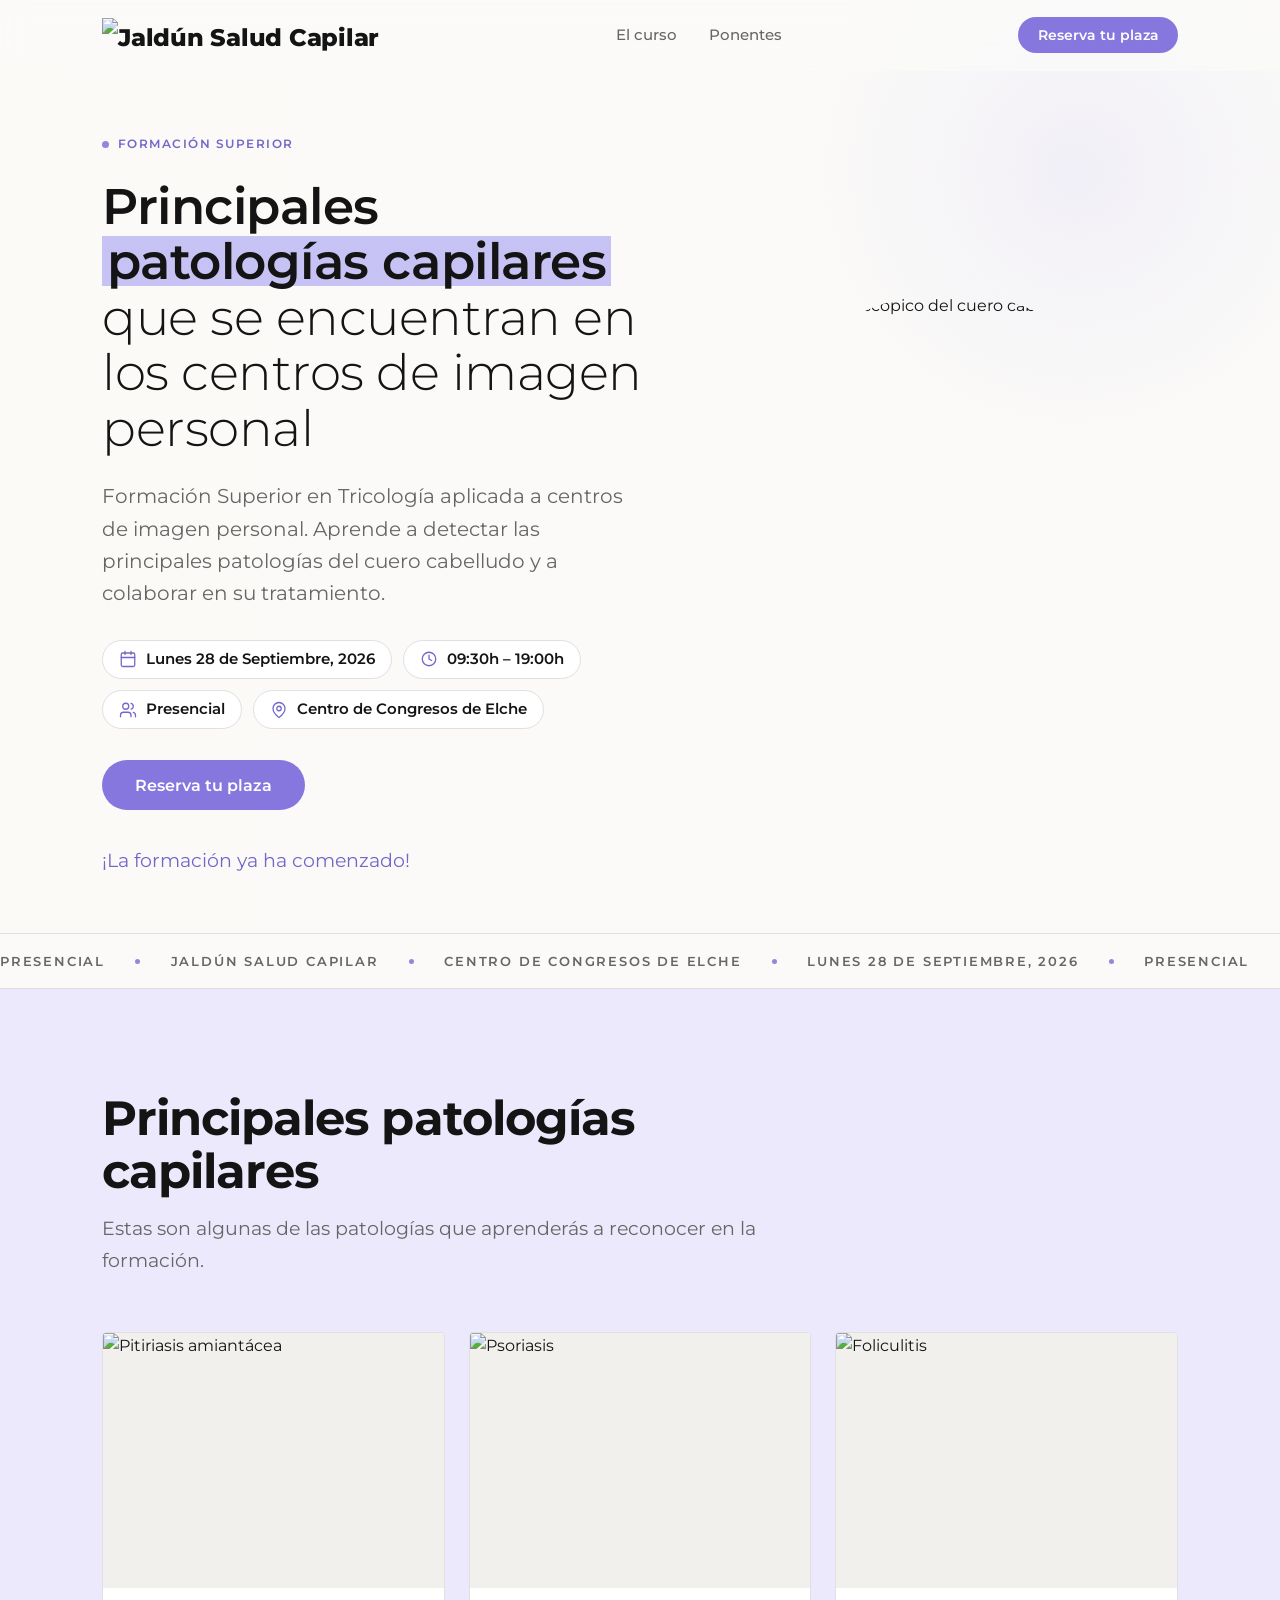
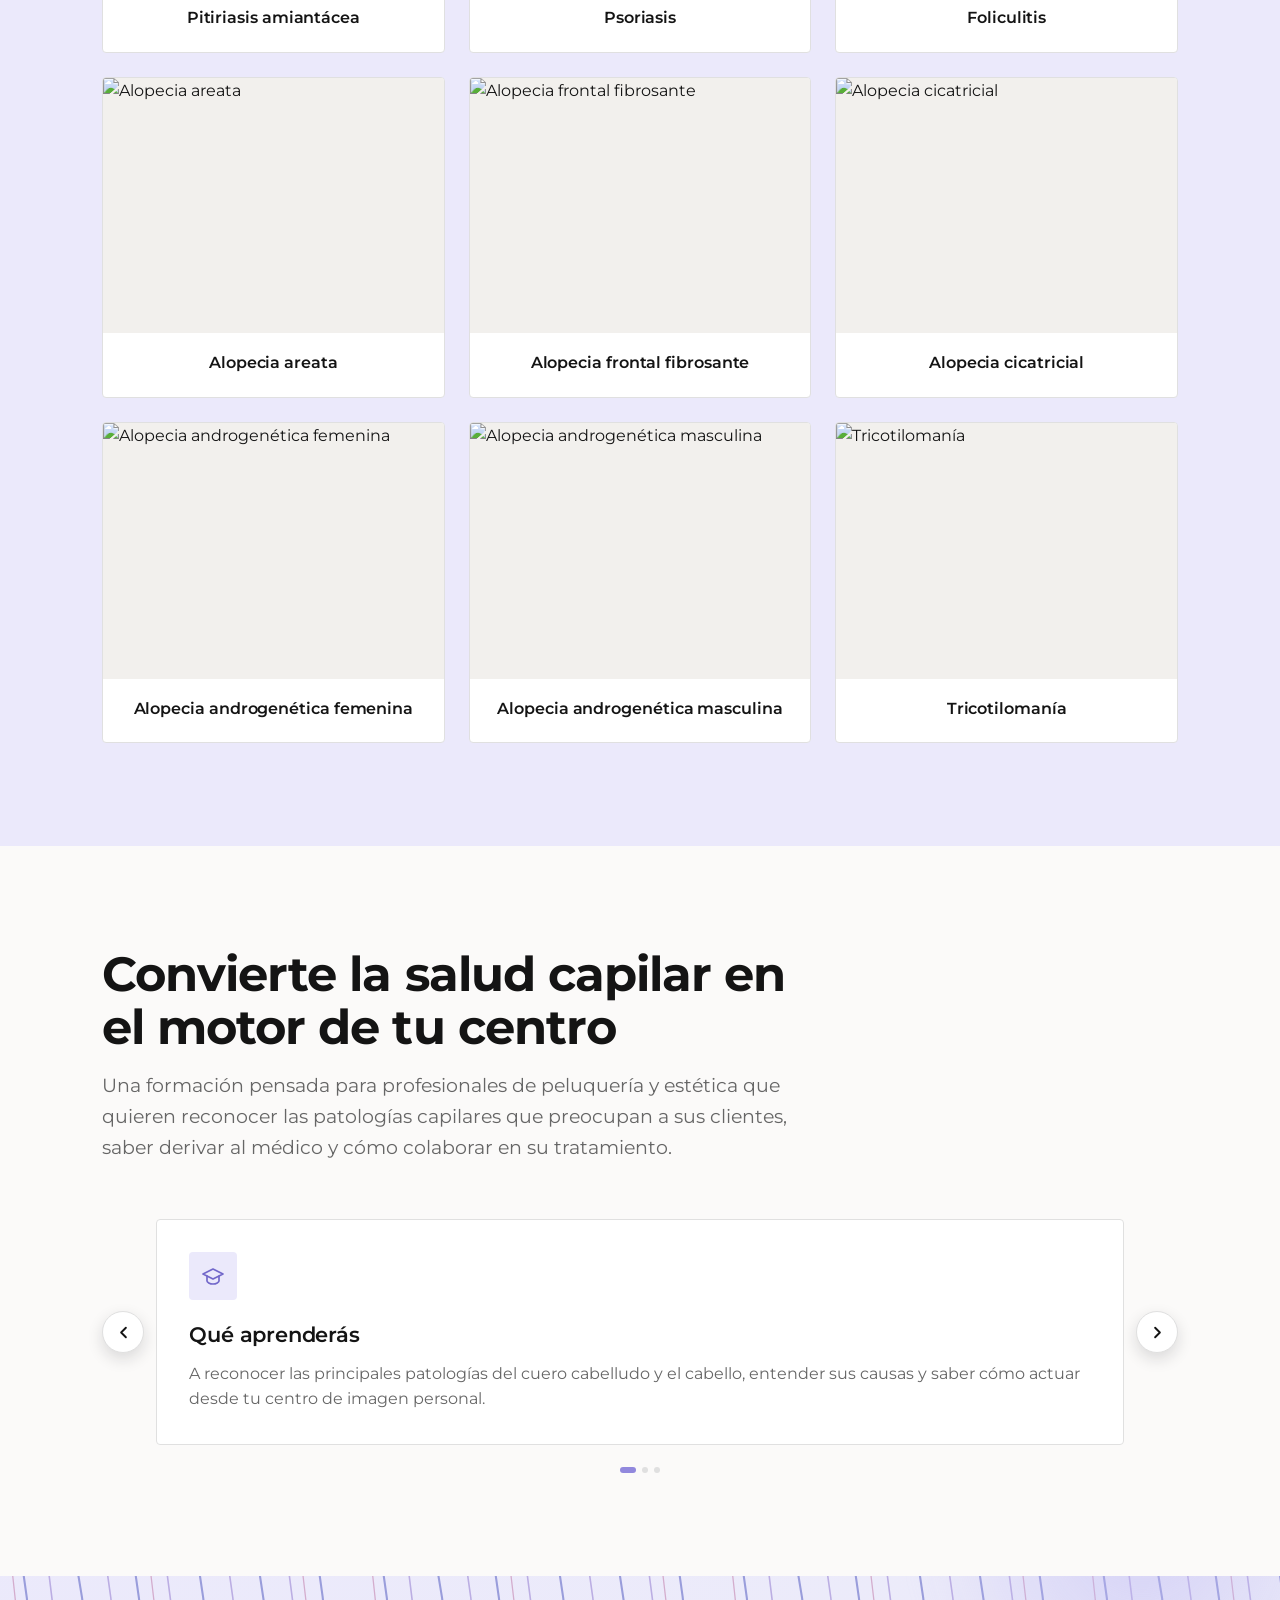
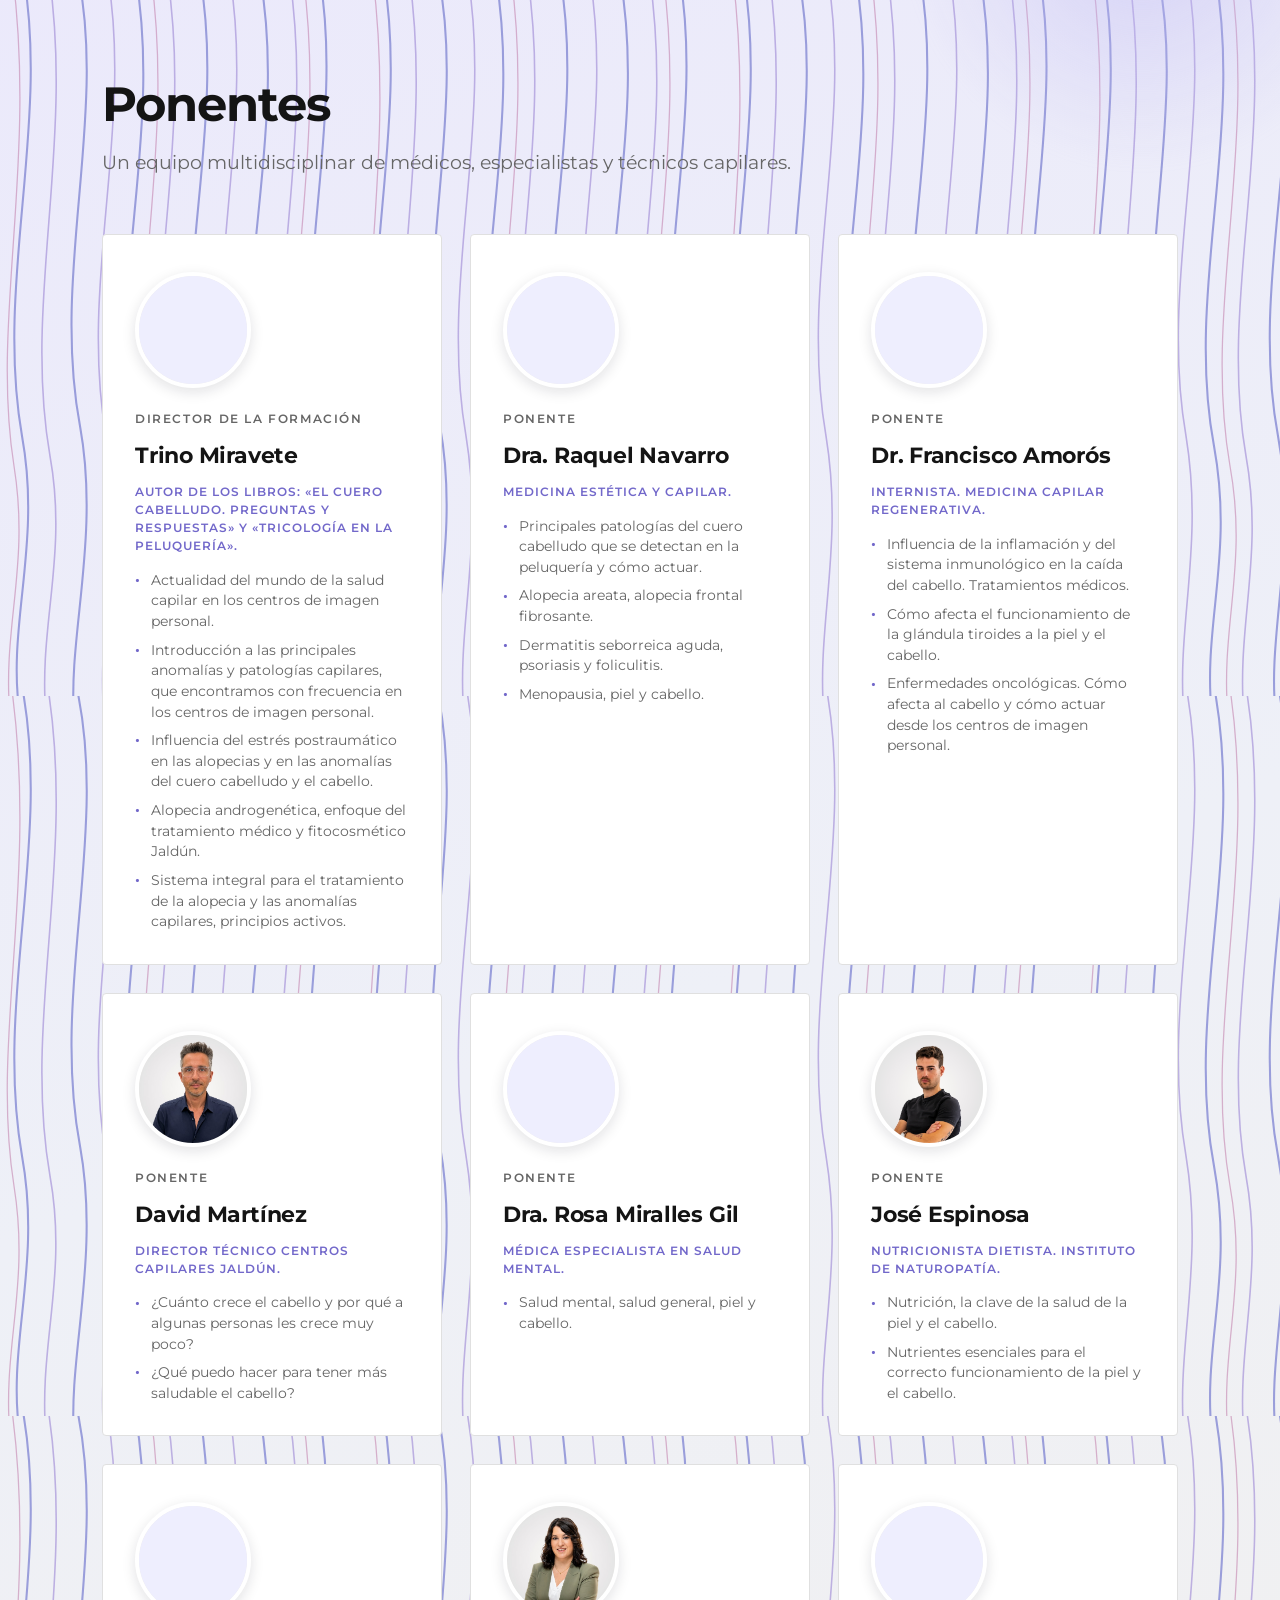
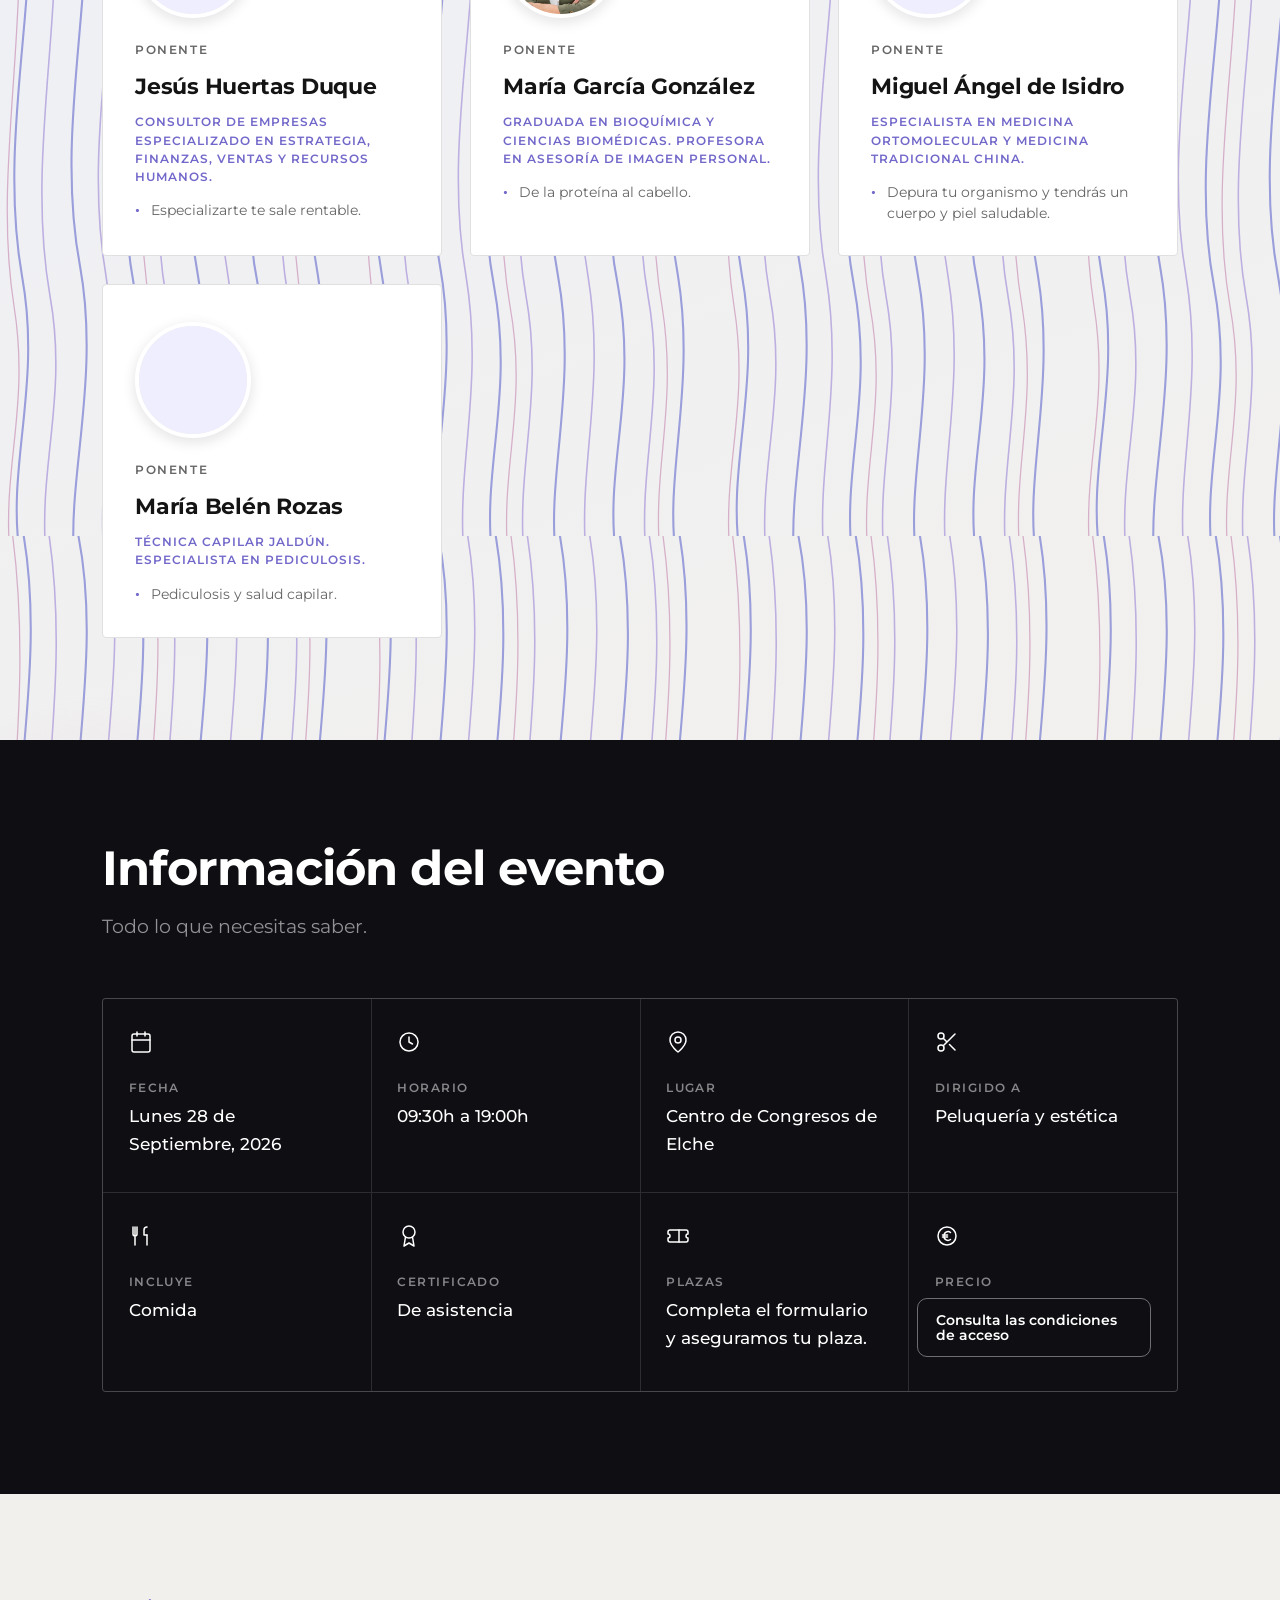
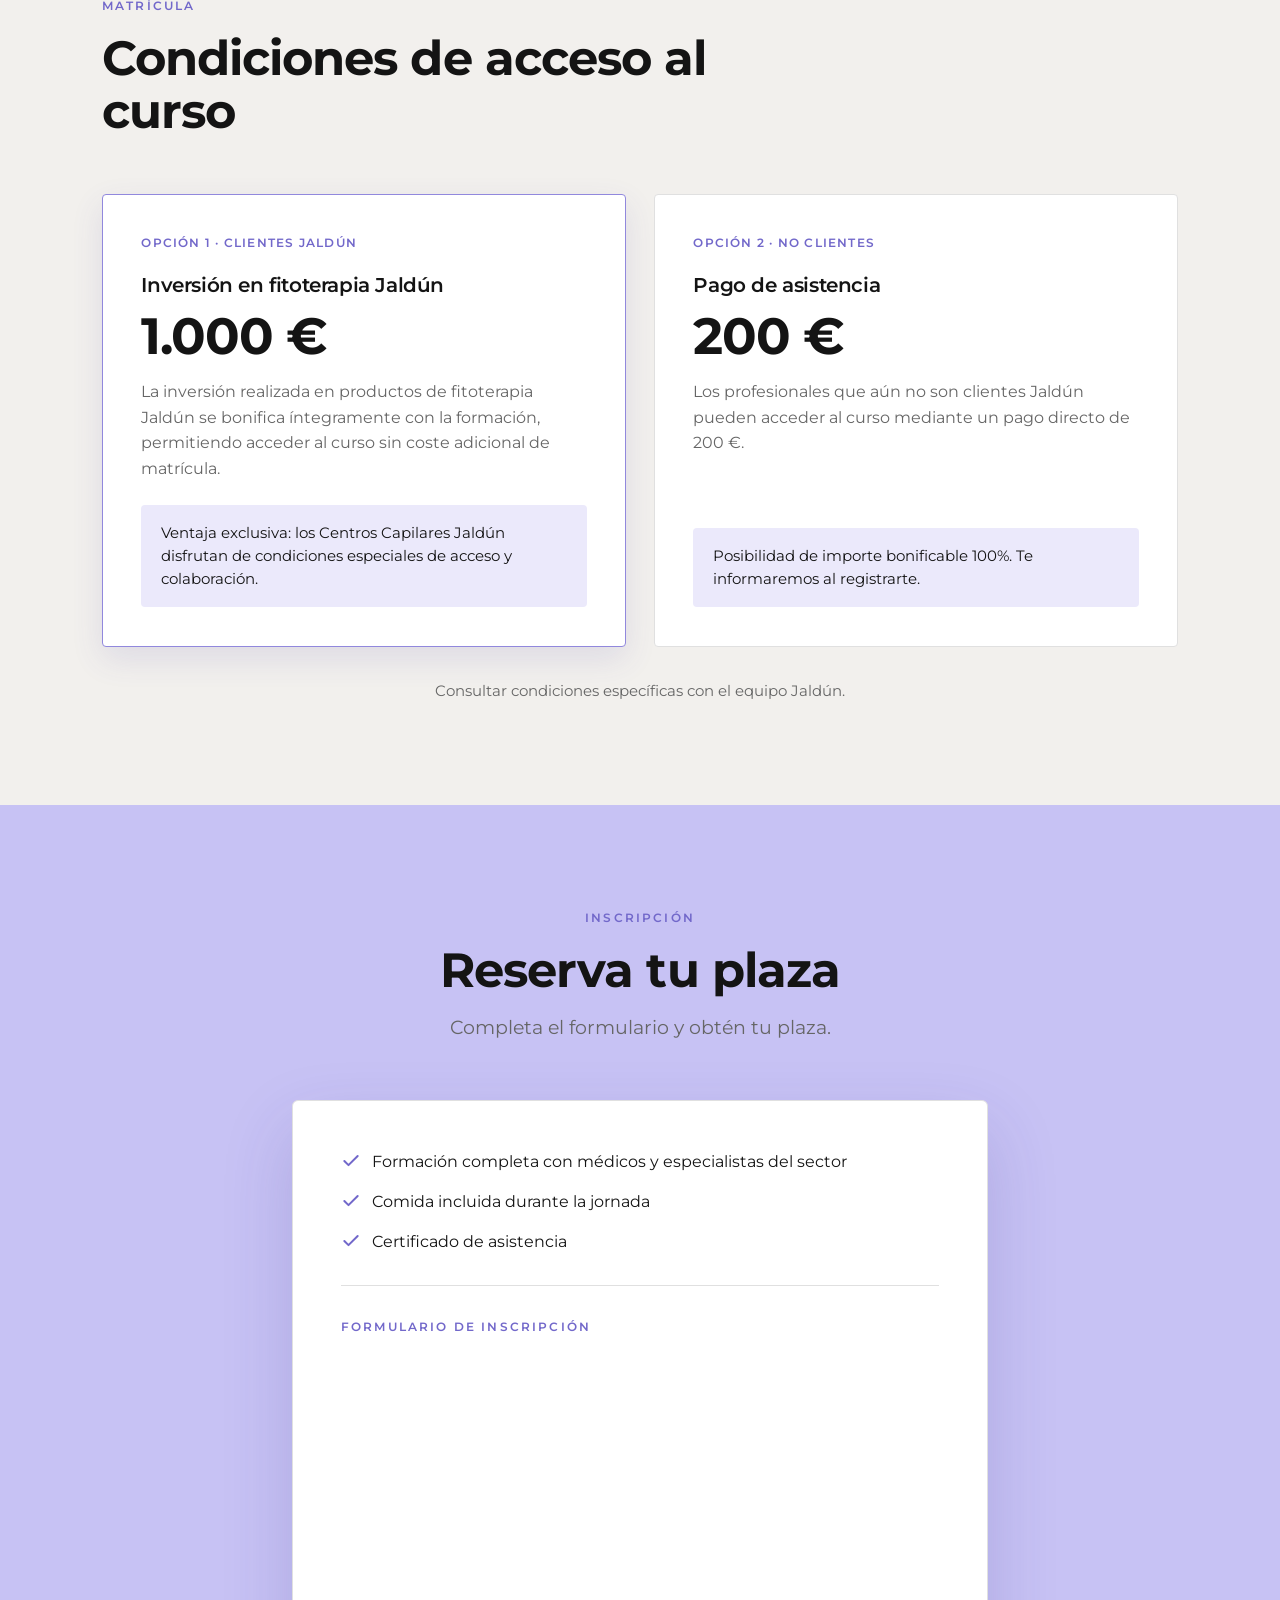
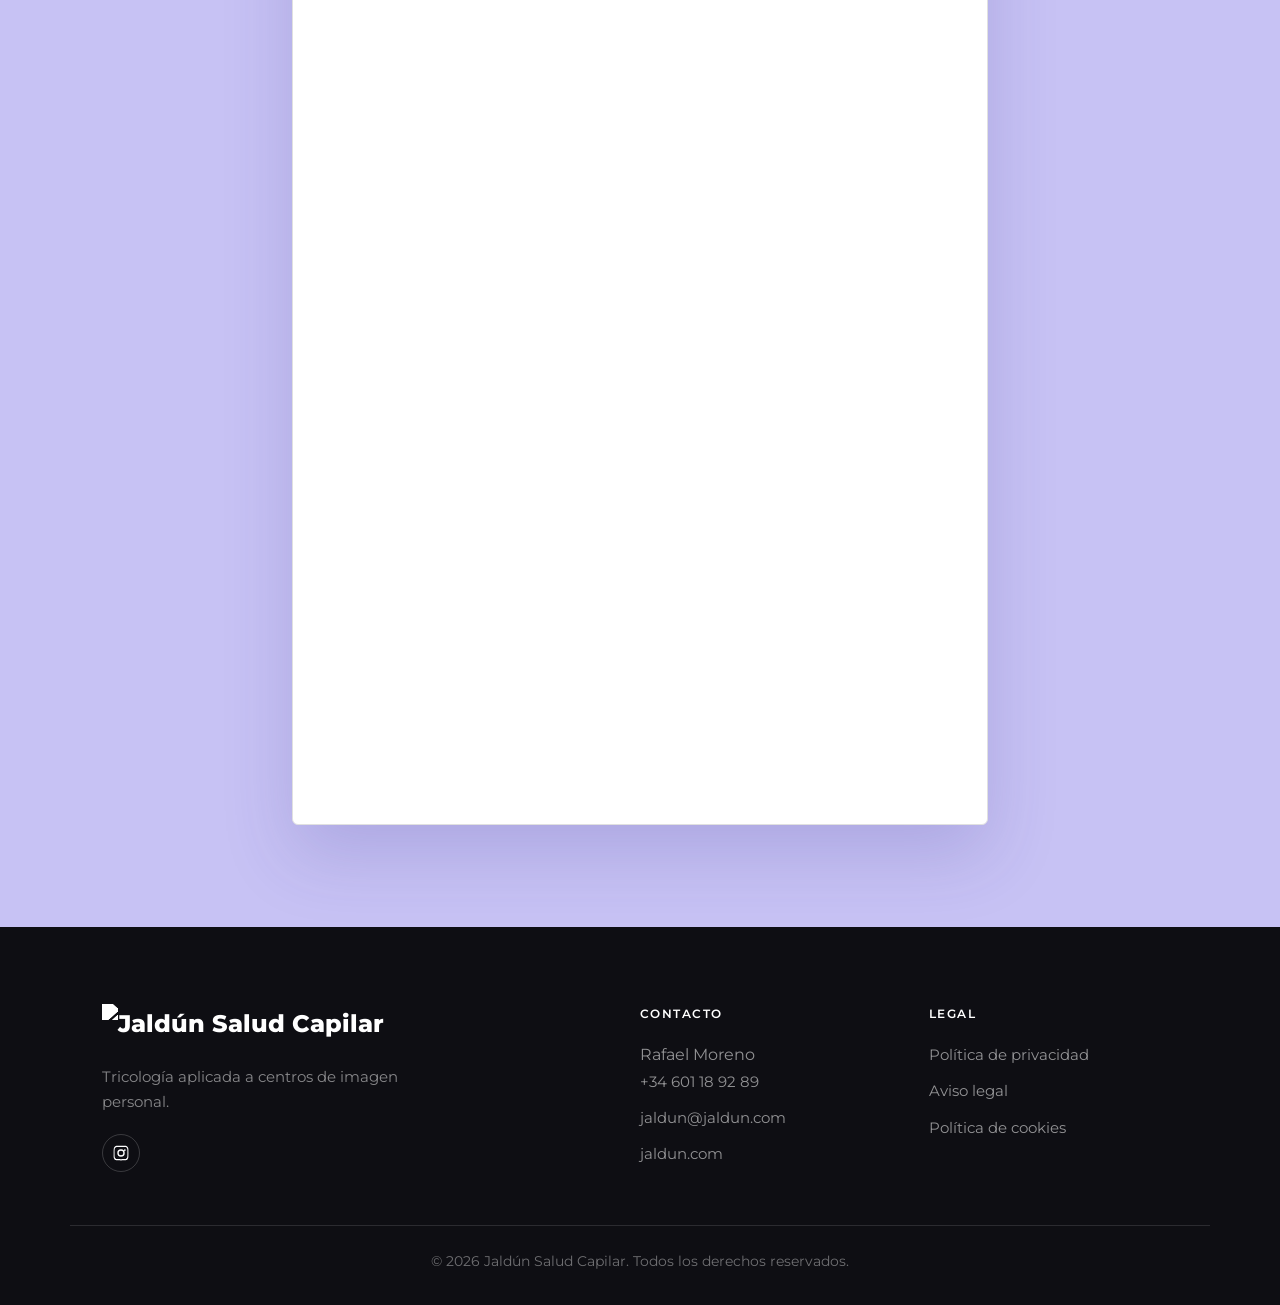
==== commit b2119de6: "Añade temas de cada ponente y elimina la sección de Programa de ponencias Cada tarjeta de ponente ah" ====
--- a/index.html
+++ b/index.html
@@ -59,7 +59,6 @@
       <a href="#hero" class="navbar__logo" id="nav-logo">Jaldún</a>
       <nav class="navbar__links" id="nav-links">
         <a href="#sobre">El curso</a>
-        <a href="#temario">Temario</a>
         <a href="#ponentes">Ponentes</a>
       </nav>
       <a href="#formulario" class="btn btn--primary btn--sm">Reserva tu plaza</a>
@@ -105,7 +104,16 @@
           <h2 class="section__title" id="patologias-title"></h2>
           <p class="section__subtitle" id="patologias-subtitle"></p>
         </div>
-        <div class="patho-grid" id="patologias-grid"></div>
+        <div class="patho-carousel">
+          <div class="patho-grid" id="patologias-grid"></div>
+          <button class="patho-arrow patho-arrow--prev" id="patologias-prev" type="button" aria-label="Patología anterior">
+            <svg viewBox="0 0 24 24" fill="none" stroke="currentColor" stroke-width="2.4" stroke-linecap="round" stroke-linejoin="round"><path d="M15 18l-6-6 6-6"/></svg>
+          </button>
+          <button class="patho-arrow patho-arrow--next" id="patologias-next" type="button" aria-label="Siguiente patología">
+            <svg viewBox="0 0 24 24" fill="none" stroke="currentColor" stroke-width="2.4" stroke-linecap="round" stroke-linejoin="round"><path d="M9 18l6-6-6-6"/></svg>
+          </button>
+        </div>
+        <div class="patho-dots" id="patologias-dots"></div>
       </div>
     </section>
 
@@ -116,22 +124,19 @@
           <h2 class="section__title" id="sobre-title"></h2>
           <p class="section__subtitle" id="sobre-desc"></p>
         </div>
-        <div class="grid grid--2" id="sobre-bloques"></div>
-      </div>
-    </section>
-
-    <!-- ===================== 3. TEMARIO ===================== -->
-    <section class="section section--alt" id="temario">
-      <div class="container">
-        <div class="section__head reveal">
-          <span class="eyebrow" id="temario-eyebrow"></span>
-          <h2 class="section__title" id="temario-title"></h2>
-          <p class="section__subtitle" id="temario-subtitle"></p>
-        </div>
-        <div class="topics" id="temario-grid"></div>
-        <p class="temario-nota" id="temario-nota"></p>
-      </div>
-    </section>
+        <div class="sobre-carousel">
+          <div class="sobre-grid" id="sobre-bloques"></div>
+          <button class="sobre-arrow sobre-arrow--prev" id="sobre-prev" type="button" aria-label="Anterior">
+            <svg viewBox="0 0 24 24" fill="none" stroke="currentColor" stroke-width="2.4" stroke-linecap="round" stroke-linejoin="round"><path d="M15 18l-6-6 6-6"/></svg>
+          </button>
+          <button class="sobre-arrow sobre-arrow--next" id="sobre-next" type="button" aria-label="Siguiente">
+            <svg viewBox="0 0 24 24" fill="none" stroke="currentColor" stroke-width="2.4" stroke-linecap="round" stroke-linejoin="round"><path d="M9 18l6-6-6-6"/></svg>
+          </button>
+        </div>
+        <div class="sobre-dots" id="sobre-dots"></div>
+      </div>
+    </section>
+
 
     <!-- ===================== 4. PONENTES ===================== -->
     <section class="section section--hairs" id="ponentes">
--- a/css/styles.css
+++ b/css/styles.css
@@ -209,7 +209,39 @@
   padding: clamp(1.4rem, 3vw, 2rem);
   transition: transform .22s ease, box-shadow .22s ease, border-color .22s ease;
 }
-.grid .card:hover { transform: translateY(-6px); border-color: var(--lavender-deep); background: var(--lavender-soft); box-shadow: 0 18px 38px hsl(246 42% 45% / .16); }
+.grid .card:hover, .sobre-grid .card:hover { transform: translateY(-6px); border-color: var(--lavender-deep); background: var(--lavender-soft); box-shadow: 0 18px 38px hsl(246 42% 45% / .16); }
+
+/* "Convierte la salud capilar..." como carrusel de 1 tarjeta, con flechas a los lados (escritorio y móvil) */
+.sobre-carousel { position: relative; padding: 0 3.4rem; }
+.sobre-grid {
+  display: flex; gap: 1.5rem; overflow-x: auto; scroll-snap-type: x mandatory;
+  -webkit-overflow-scrolling: touch; scrollbar-width: none;
+}
+.sobre-grid::-webkit-scrollbar { display: none; }
+.sobre-grid .card { flex: 0 0 100%; max-width: 100%; scroll-snap-align: center; }
+.sobre-arrow {
+  display: flex; align-items: center; justify-content: center;
+  position: absolute; top: 50%; transform: translateY(-50%);
+  width: 42px; height: 42px; padding: 0; border-radius: 50%; flex: 0 0 auto;
+  background: #fff; border: 1px solid var(--hairline); color: var(--ink);
+  box-shadow: 0 6px 16px rgba(20,21,26,.14); z-index: 2; cursor: pointer;
+}
+.sobre-arrow:hover { border-color: var(--lavender-deep); color: var(--lavender-deeper); }
+.sobre-arrow svg { width: 19px; height: 19px; }
+.sobre-arrow--prev { left: 0; }
+.sobre-arrow--next { right: 0; }
+.sobre-arrow:disabled { opacity: .3; pointer-events: none; }
+.sobre-dots { display: flex; justify-content: center; align-items: center; gap: .4rem; margin-top: 1.4rem; }
+.sobre-dots span {
+  width: 6px; height: 6px; border-radius: 50%; background: var(--hairline); flex: 0 0 auto; cursor: pointer;
+  transition: background .2s ease, width .2s ease;
+}
+.sobre-dots span.is-active { background: var(--lavender-deep); width: 16px; border-radius: 3px; }
+@media (max-width: 540px) {
+  .sobre-carousel { padding: 0 2.6rem; }
+  .sobre-arrow { width: 36px; height: 36px; }
+  .sobre-arrow svg { width: 16px; height: 16px; }
+}
 .card__icon {
   font-size: 1.5rem; line-height: 1; margin-bottom: 1.1rem; color: var(--lavender-deeper);
   width: 48px; height: 48px; display: inline-flex; align-items: center; justify-content: center;
@@ -233,34 +265,46 @@
   font-family: var(--font-serif); font-weight: 600; font-size: 1.02rem; letter-spacing: -.005em;
 }
 @media (max-width: 860px) { .patho-grid { grid-template-columns: repeat(2, 1fr); } }
-@media (max-width: 540px) { .patho-grid { grid-template-columns: 1fr; } }
+
+/* Carrusel en móvil: scroll horizontal con snap + flechas + puntos */
+.patho-carousel { position: relative; }
+.patho-arrow { display: none; }
+.patho-dots { display: none; }
+@media (max-width: 540px) {
+  .patho-grid {
+    display: flex; grid-template-columns: unset; gap: .9rem;
+    overflow-x: auto; scroll-snap-type: x mandatory; scroll-padding-left: 6vw;
+    -webkit-overflow-scrolling: touch; scrollbar-width: none;
+  }
+  .patho-grid::-webkit-scrollbar { display: none; }
+  .patho-card { flex: 0 0 76vw; max-width: 76vw; scroll-snap-align: center; }
+  .patho-card__img { aspect-ratio: 1 / 1; }
+  .patho-card__title { padding: .8rem .9rem 1rem; font-size: .95rem; }
+
+  .patho-arrow {
+    display: flex; align-items: center; justify-content: center;
+    position: absolute; top: 38vw; transform: translateY(-50%);
+    width: 38px; height: 38px; padding: 0; border-radius: 50%;
+    background: #fff; border: 1px solid var(--hairline); color: var(--ink);
+    box-shadow: 0 6px 16px rgba(20,21,26,.16); z-index: 2;
+  }
+  .patho-arrow svg { width: 18px; height: 18px; }
+  .patho-arrow--prev { left: 2px; }
+  .patho-arrow--next { right: 2px; }
+  .patho-arrow:disabled { opacity: .3; pointer-events: none; }
+
+  .patho-dots { display: flex; justify-content: center; align-items: center; gap: .4rem; margin-top: 1.1rem; }
+  .patho-dots span {
+    width: 6px; height: 6px; border-radius: 50%; background: var(--hairline);
+    transition: background .2s ease, width .2s ease; flex: 0 0 auto;
+  }
+  .patho-dots span.is-active { background: var(--lavender-deep); width: 16px; border-radius: 3px; }
+}
 
 /* Etiqueta (eyebrow) sobre los títulos de sección */
 .eyebrow {
   display: block; font-size: .75rem; font-weight: 600; letter-spacing: .18em;
   text-transform: uppercase; color: var(--lavender-deeper); margin-bottom: 1rem;
-}
-
-/* Temario — rejilla integrada con divisores finos y sombreado al pasar el ratón */
-.topics {
-  display: grid; grid-template-columns: repeat(3, 1fr);
-  gap: 1px; background: var(--hairline);
-  border: 1px solid var(--hairline); border-radius: var(--r);
-}
-.topics .topic {
-  background: var(--card); padding: 1.9rem 1.8rem 2.1rem; position: relative;
-  transition: background .25s ease, transform .25s ease, box-shadow .25s ease;
-}
-.topics .topic:hover {
-  background: var(--lavender-soft); transform: translateY(-6px);
-  box-shadow: 0 18px 38px hsl(246 42% 45% / .18); z-index: 2; border-radius: var(--r);
-}
-@media (max-width: 860px) { .topics { grid-template-columns: repeat(2, 1fr); } }
-@media (max-width: 540px) { .topics { grid-template-columns: 1fr; } }
-
-.topic__num {
-  font-family: var(--font-serif); font-size: 1.6rem; font-weight: 700; color: var(--lavender-deeper);
-  display: block; margin-bottom: .7rem; line-height: 1;
 }
 
 /* Evento (datos) */
@@ -345,7 +389,14 @@
   color: var(--lavender-deeper); font-weight: 600; font-size: .78rem;
   letter-spacing: .08em; text-transform: uppercase; margin-top: .55rem; line-height: 1.45;
 }
-.speaker__social { display: flex; gap: .6rem; }
+.speaker__topics { list-style: none; margin: .9rem 0 0; padding: 0; }
+.speaker__topics li {
+  position: relative; padding-left: 1rem; margin-bottom: .5rem;
+  color: var(--muted); font-size: .89rem; line-height: 1.45;
+}
+.speaker__topics li::before { content: "·"; position: absolute; left: 0; top: -.05em; color: var(--lavender-deeper); font-weight: 700; font-size: 1.1em; }
+.speaker__topics li:last-child { margin-bottom: 0; }
+.speaker__social { display: flex; gap: .6rem; margin-top: 1.2rem; }
 .speaker__social a {
   width: 34px; height: 34px; border-radius: 50%; border: 1px solid var(--hairline);
   display: inline-flex; align-items: center; justify-content: center; color: var(--ink);
@@ -373,7 +424,6 @@
   padding: 1.05rem 1.2rem; color: var(--ink); font-size: .92rem; line-height: 1.55;
 }
 .condiciones-nota { text-align: center; color: var(--muted); font-size: .92rem; margin-top: 2rem; }
-.temario-nota { text-align: center; color: var(--muted); font-size: .92rem; margin-top: 2rem; }
 
 .accordion { display: flex; flex-direction: column; border-top: 1px solid var(--hairline); }
 .acc-item { border-bottom: 1px solid var(--hairline); }
